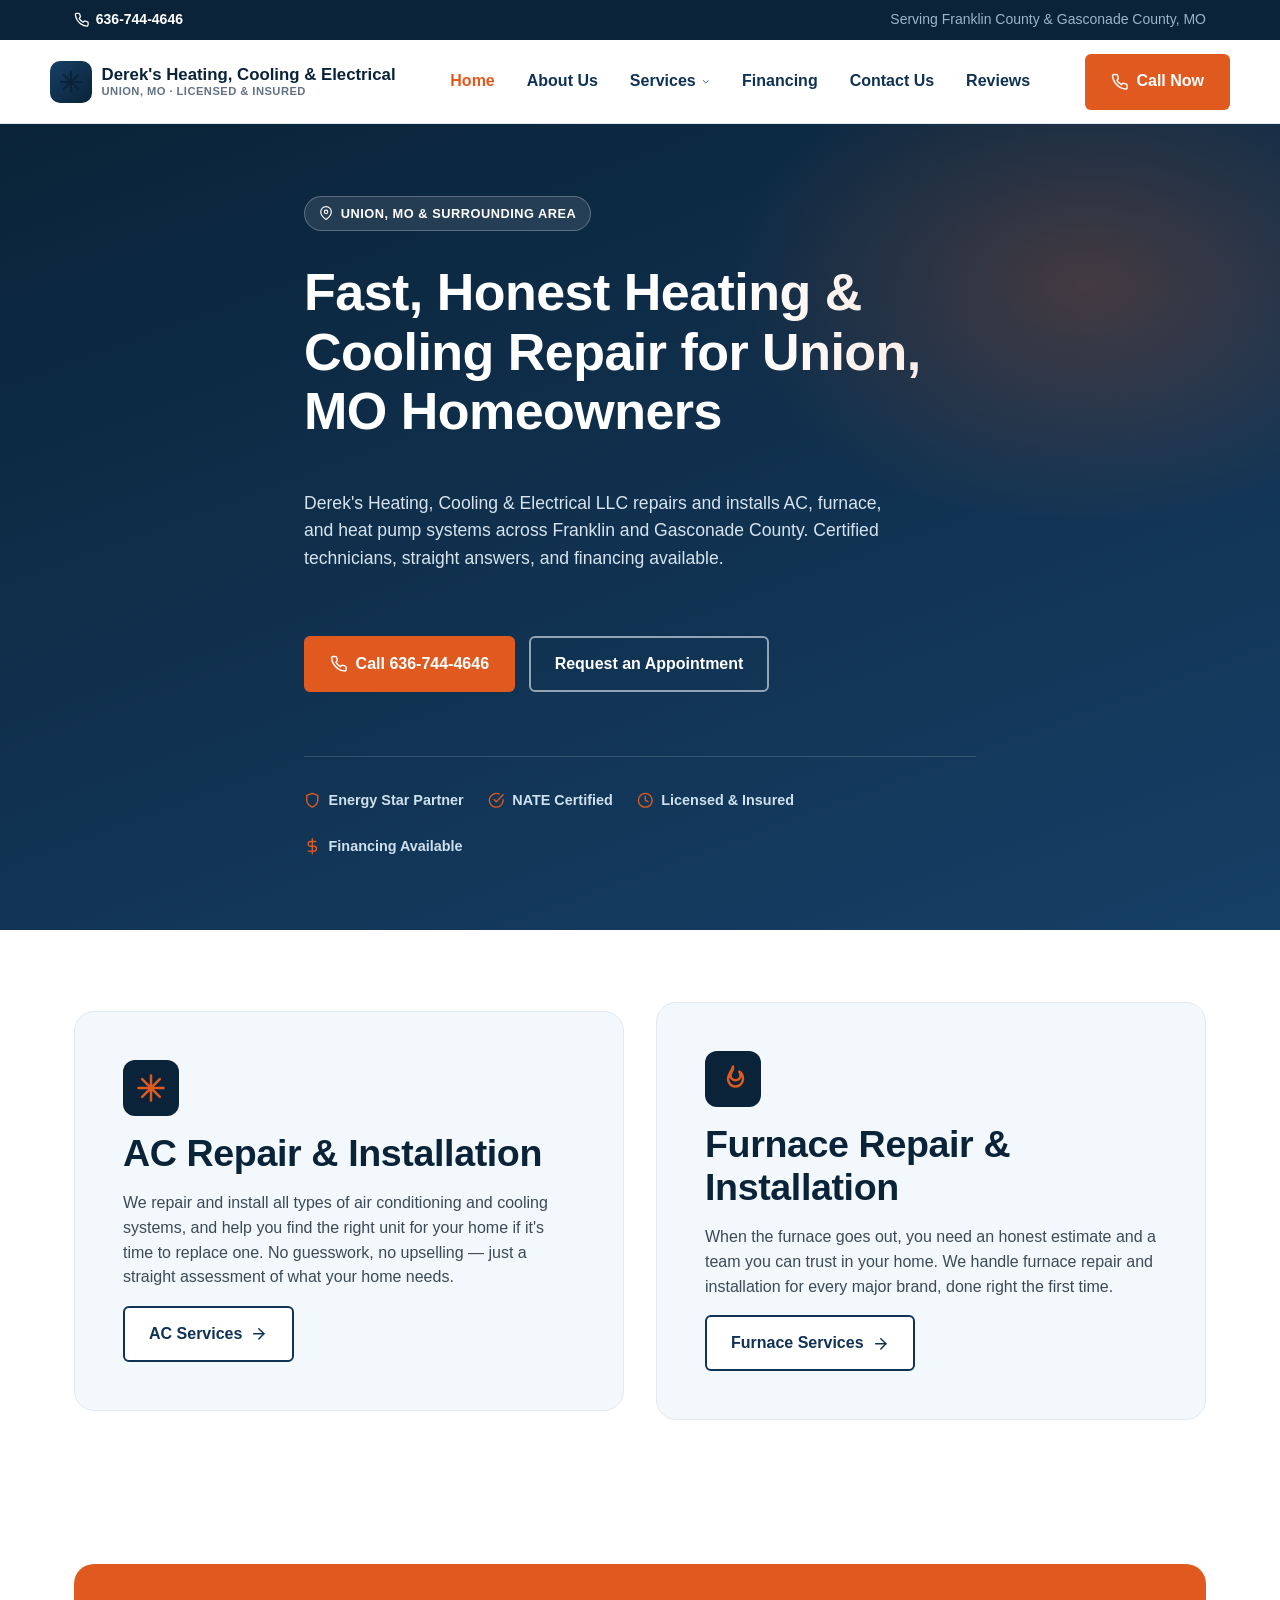
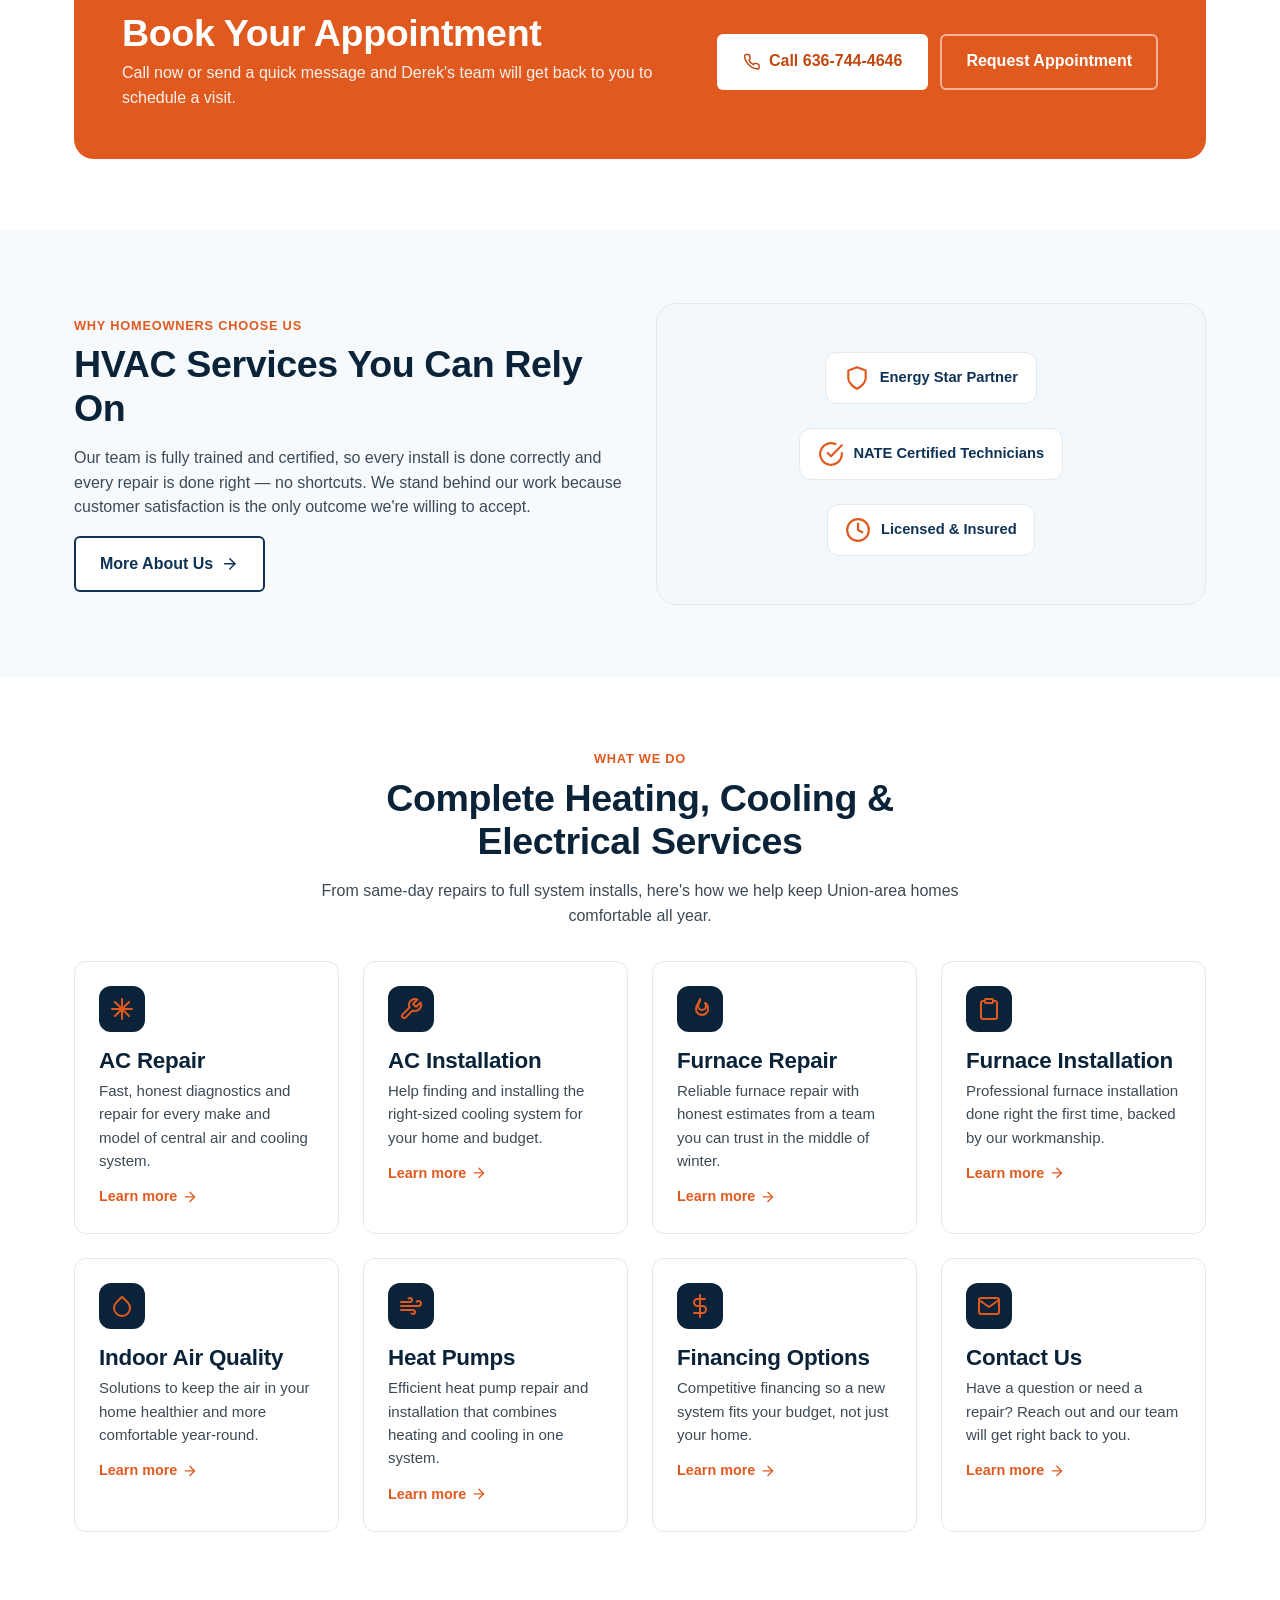
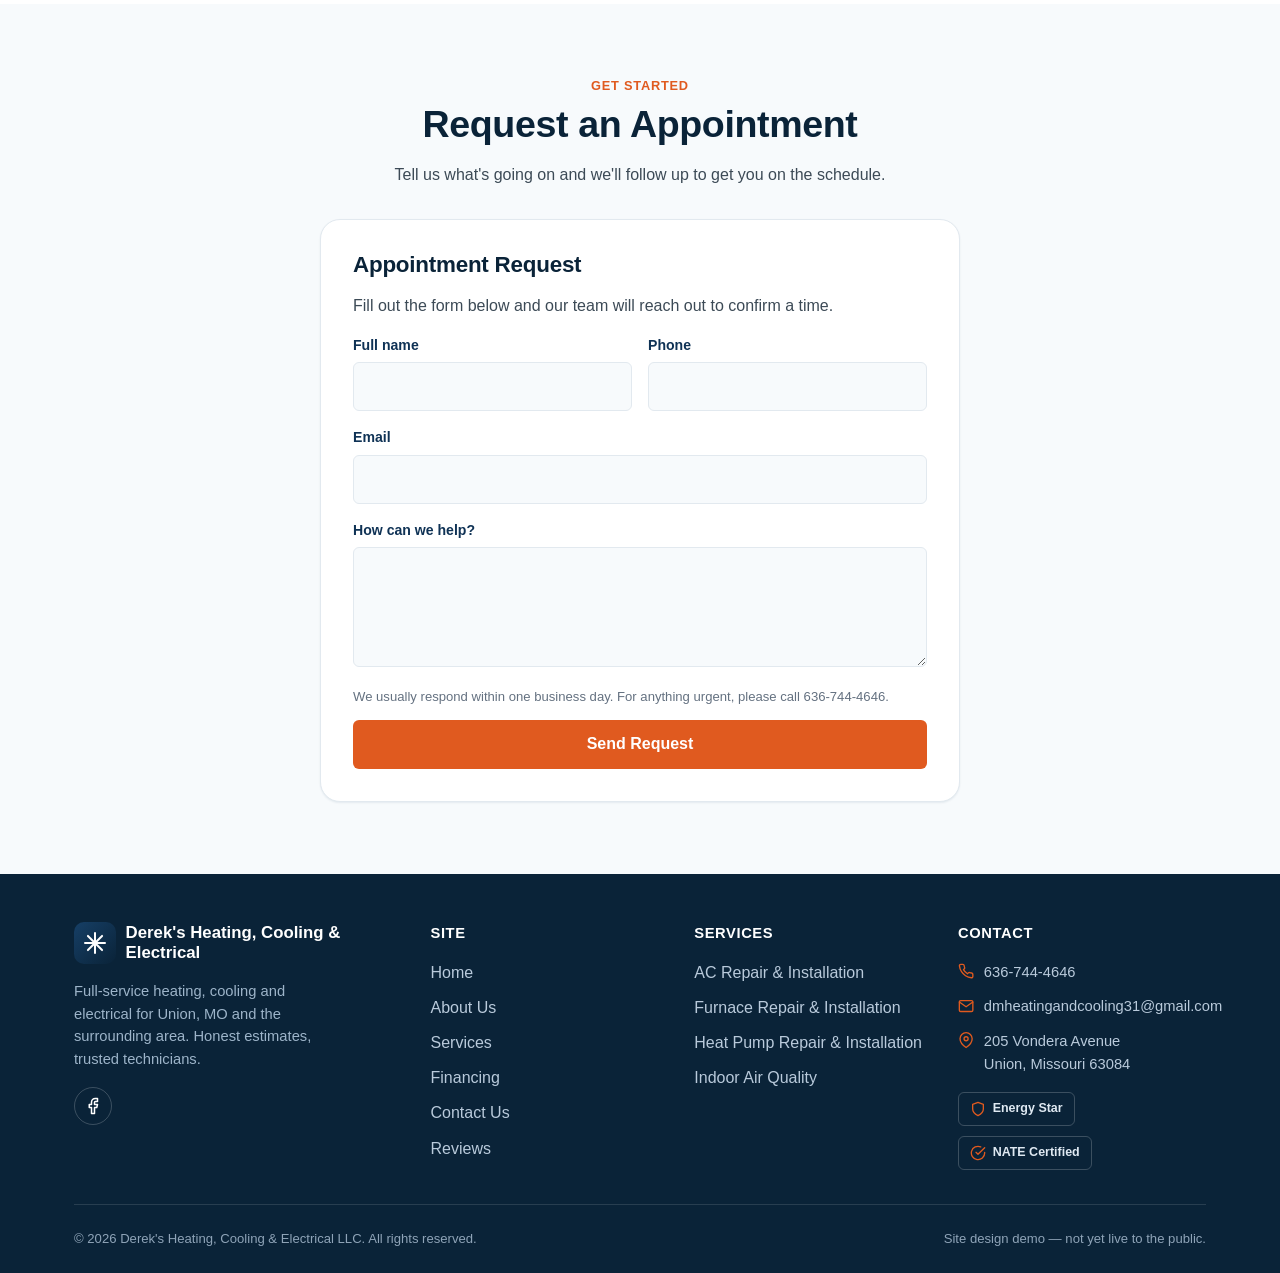
==== index.html @ 1e5344a3 "Initial demo build: static, mobile-first Derek's Heating rebuild 10-page static/vanilla-JS rebuild p" ====
<!DOCTYPE html>
<html lang="en">
<head>
<meta charset="UTF-8">
<meta name="viewport" content="width=device-width, initial-scale=1">
<title>Derek's Heating, Cooling & Electrical LLC | Union, MO HVAC Company</title>
<meta name="description" content="Derek's Heating, Cooling & Electrical LLC is a full-service HVAC company serving Union, MO and the surrounding area. AC, furnace, heat pump and ductless mini-split repair, installation, and financing.">
<link rel="canonical" href="https://derekshvac-demo.example/index.html">
<meta name="theme-color" content="#0a2338">
<link rel="icon" href="assets/img/favicon.svg" type="image/svg+xml">

<meta property="og:type" content="website">
<meta property="og:title" content="Derek's Heating, Cooling & Electrical LLC | Union, MO HVAC Company">
<meta property="og:description" content="Derek's Heating, Cooling & Electrical LLC is a full-service HVAC company serving Union, MO and the surrounding area. AC, furnace, heat pump and ductless mini-split repair, installation, and financing.">
<meta property="og:site_name" content="Derek's Heating, Cooling & Electrical LLC">

<link rel="stylesheet" href="assets/css/style.css">
<script type="application/ld+json">{
  "@context": "https://schema.org",
  "@type": "HVACBusiness",
  "name": "Derek's Heating, Cooling & Electrical LLC",
  "telephone": "+1-636-744-4646",
  "email": "dmheatingandcooling31@gmail.com",
  "address": {
    "@type": "PostalAddress",
    "streetAddress": "205 Vondera Avenue",
    "addressLocality": "Union",
    "addressRegion": "MO",
    "postalCode": "63084",
    "addressCountry": "US"
  },
  "areaServed": [
    {
      "@type": "AdministrativeArea",
      "name": "Franklin County, MO"
    },
    {
      "@type": "AdministrativeArea",
      "name": "Gasconade County, MO"
    },
    {
      "@type": "City",
      "name": "Union, MO"
    },
    {
      "@type": "City",
      "name": "New Haven, MO"
    },
    {
      "@type": "City",
      "name": "Hermann, MO"
    }
  ],
  "sameAs": [
    "https://facebook.com/hvacfranklincounty"
  ],
  "priceRange": "$$",
  "openingHoursSpecification": [
    {
      "@type": "OpeningHoursSpecification",
      "dayOfWeek": [
        "Monday",
        "Tuesday",
        "Wednesday",
        "Thursday",
        "Friday"
      ],
      "opens": "08:00",
      "closes": "17:00"
    }
  ]
}</script>

</head>
<body>
<a class="skip-link" href="#main">Skip to content</a>

  
  <div class="topbar">
    <div class="container">
      <a class="topbar-call" href="tel:+16367444646">
        <svg class="icon" viewBox="0 0 24 24" fill="none" stroke="currentColor" stroke-width="2" stroke-linecap="round" stroke-linejoin="round" aria-hidden="true" focusable="false"><path d="M22 16.92v3a2 2 0 0 1-2.18 2 19.79 19.79 0 0 1-8.63-3.07 19.5 19.5 0 0 1-6-6 19.79 19.79 0 0 1-3.07-8.67A2 2 0 0 1 4.11 2h3a2 2 0 0 1 2 1.72c.127.96.361 1.903.7 2.81a2 2 0 0 1-.45 2.11L8.09 9.91a16 16 0 0 0 6 6l1.27-1.27a2 2 0 0 1 2.11-.45c.907.339 1.85.573 2.81.7A2 2 0 0 1 22 16.92z"/></svg>
        636-744-4646
      </a>
      <span class="topbar-area">Serving Franklin County & Gasconade County, MO</span>
    </div>
  </div>
  <header class="site-header">
    <div class="container header-inner">
      
      <a class="brand" href="index.html">
        <span class="brand-mark"><svg class="icon" viewBox="0 0 24 24" fill="none" stroke="currentColor" stroke-width="2" stroke-linecap="round" stroke-linejoin="round" aria-hidden="true" focusable="false"><g stroke-linecap="round"><line x1="12" y1="2" x2="12" y2="22"/><line x1="4.93" y1="4.93" x2="19.07" y2="19.07"/><line x1="2" y1="12" x2="22" y2="12"/><line x1="4.93" y1="19.07" x2="19.07" y2="4.93"/></g></svg></span>
        <span class="brand-name">
          Derek's Heating, Cooling &amp; Electrical
          <small>Union, MO &middot; Licensed &amp; Insured</small>
        </span>
      </a>
      
      <nav class="primary-nav" aria-label="Primary">
        <ul class="nav-list"><li><a class="nav-link" href="index.html" aria-current="page">Home</a></li><li><a class="nav-link" href="about.html">About Us</a></li>
        <li class="has-dropdown">
          <a class="nav-link" href="services.html">
            Services <svg class="icon caret" viewBox="0 0 24 24" fill="none" stroke="currentColor" stroke-width="2" stroke-linecap="round" stroke-linejoin="round" aria-hidden="true" focusable="false"><polyline points="6 9 12 15 18 9"/></svg>
          </a>
          <ul class="dropdown"><li><a href="ac-repair-installation.html">AC Repair & Installation</a></li><li><a href="furnace-repair-installation.html">Furnace Repair & Installation</a></li><li><a href="heat-pump-repair-installation.html">Heat Pump Repair & Installation</a></li><li><a href="indoor-air-quality.html">Indoor Air Quality</a></li></ul>
        </li><li><a class="nav-link" href="financing.html">Financing</a></li><li><a class="nav-link" href="contact.html">Contact Us</a></li><li><a class="nav-link" href="reviews.html">Reviews</a></li></ul>
      </nav>
      <a class="btn btn-primary header-cta" href="tel:+16367444646">
        <svg class="icon" viewBox="0 0 24 24" fill="none" stroke="currentColor" stroke-width="2" stroke-linecap="round" stroke-linejoin="round" aria-hidden="true" focusable="false"><path d="M22 16.92v3a2 2 0 0 1-2.18 2 19.79 19.79 0 0 1-8.63-3.07 19.5 19.5 0 0 1-6-6 19.79 19.79 0 0 1-3.07-8.67A2 2 0 0 1 4.11 2h3a2 2 0 0 1 2 1.72c.127.96.361 1.903.7 2.81a2 2 0 0 1-.45 2.11L8.09 9.91a16 16 0 0 0 6 6l1.27-1.27a2 2 0 0 1 2.11-.45c.907.339 1.85.573 2.81.7A2 2 0 0 1 22 16.92z"/></svg> Call Now
      </a>
      <button
        type="button"
        class="nav-toggle"
        data-nav-toggle
        aria-expanded="false"
        aria-controls="mobile-nav-panel"
        aria-label="Open menu"
      >
        <svg class="icon" viewBox="0 0 24 24" fill="none" stroke="currentColor" stroke-width="2" stroke-linecap="round" stroke-linejoin="round" aria-hidden="true" focusable="false"><line x1="3" y1="12" x2="21" y2="12"/><line x1="3" y1="6" x2="21" y2="6"/><line x1="3" y1="18" x2="21" y2="18"/></svg>
      </button>
    </div>
    
    <div class="mobile-nav" data-mobile-nav>
      <div class="container">
        <a class="mobile-nav-link" href="index.html" aria-current="page">Home</a><a class="mobile-nav-link" href="about.html">About Us</a>
        <button
          type="button"
          class="mobile-nav-toggle-btn"
          data-mobile-sub-toggle
          aria-expanded="false"
          aria-controls="mobile-services-sub"
        >
          Services <svg class="icon caret" viewBox="0 0 24 24" fill="none" stroke="currentColor" stroke-width="2" stroke-linecap="round" stroke-linejoin="round" aria-hidden="true" focusable="false"><polyline points="6 9 12 15 18 9"/></svg>
        </button>
        <div class="mobile-sub" id="mobile-services-sub" data-mobile-sub>
          <a href="services.html">All Services</a>
          <a href="ac-repair-installation.html">AC Repair & Installation</a><a href="furnace-repair-installation.html">Furnace Repair & Installation</a><a href="heat-pump-repair-installation.html">Heat Pump Repair & Installation</a><a href="indoor-air-quality.html">Indoor Air Quality</a>
        </div><a class="mobile-nav-link" href="financing.html">Financing</a><a class="mobile-nav-link" href="contact.html">Contact Us</a><a class="mobile-nav-link" href="reviews.html">Reviews</a>
        <a class="btn btn-primary btn-block mobile-cta" href="tel:+16367444646">
          <svg class="icon" viewBox="0 0 24 24" fill="none" stroke="currentColor" stroke-width="2" stroke-linecap="round" stroke-linejoin="round" aria-hidden="true" focusable="false"><path d="M22 16.92v3a2 2 0 0 1-2.18 2 19.79 19.79 0 0 1-8.63-3.07 19.5 19.5 0 0 1-6-6 19.79 19.79 0 0 1-3.07-8.67A2 2 0 0 1 4.11 2h3a2 2 0 0 1 2 1.72c.127.96.361 1.903.7 2.81a2 2 0 0 1-.45 2.11L8.09 9.91a16 16 0 0 0 6 6l1.27-1.27a2 2 0 0 1 2.11-.45c.907.339 1.85.573 2.81.7A2 2 0 0 1 22 16.92z"/></svg> Call 636-744-4646
        </a>
      </div>
    </div>
  </header>
<main id="main">

  <section class="hero">
    <div class="container hero-inner">
      <span class="eyebrow"><svg class="icon" viewBox="0 0 24 24" fill="none" stroke="currentColor" stroke-width="2" stroke-linecap="round" stroke-linejoin="round" aria-hidden="true" focusable="false"><path d="M21 10c0 7-9 13-9 13s-9-6-9-13a9 9 0 0 1 18 0z"/><circle cx="12" cy="10" r="3"/></svg> Union, MO &amp; Surrounding Area</span>
      <h1>Fast, Honest Heating &amp; Cooling Repair for Union, MO Homeowners</h1>
      <p class="hero-lede">
        Derek's Heating, Cooling &amp; Electrical LLC repairs and installs AC,
        furnace, and heat pump systems across Franklin and Gasconade County.
        Certified technicians, straight answers, and financing available.
      </p>
      <div class="hero-actions">
        <a class="btn btn-primary" href="tel:+16367444646"><svg class="icon" viewBox="0 0 24 24" fill="none" stroke="currentColor" stroke-width="2" stroke-linecap="round" stroke-linejoin="round" aria-hidden="true" focusable="false"><path d="M22 16.92v3a2 2 0 0 1-2.18 2 19.79 19.79 0 0 1-8.63-3.07 19.5 19.5 0 0 1-6-6 19.79 19.79 0 0 1-3.07-8.67A2 2 0 0 1 4.11 2h3a2 2 0 0 1 2 1.72c.127.96.361 1.903.7 2.81a2 2 0 0 1-.45 2.11L8.09 9.91a16 16 0 0 0 6 6l1.27-1.27a2 2 0 0 1 2.11-.45c.907.339 1.85.573 2.81.7A2 2 0 0 1 22 16.92z"/></svg> Call 636-744-4646</a>
        <a class="btn btn-on-dark" href="contact.html">Request an Appointment</a>
      </div>
      <ul class="hero-trust">
        <li><svg class="icon" viewBox="0 0 24 24" fill="none" stroke="currentColor" stroke-width="2" stroke-linecap="round" stroke-linejoin="round" aria-hidden="true" focusable="false"><path d="M12 22s8-4 8-10V5l-8-3-8 3v7c0 6 8 10 8 10z"/></svg> Energy Star Partner</li>
        <li><svg class="icon" viewBox="0 0 24 24" fill="none" stroke="currentColor" stroke-width="2" stroke-linecap="round" stroke-linejoin="round" aria-hidden="true" focusable="false"><path d="M22 11.08V12a10 10 0 1 1-5.93-9.14"/><polyline points="22 4 12 14.01 9 11.01"/></svg> NATE Certified</li>
        <li><svg class="icon" viewBox="0 0 24 24" fill="none" stroke="currentColor" stroke-width="2" stroke-linecap="round" stroke-linejoin="round" aria-hidden="true" focusable="false"><circle cx="12" cy="12" r="10"/><polyline points="12 6 12 12 16 14"/></svg> Licensed &amp; Insured</li>
        <li><svg class="icon" viewBox="0 0 24 24" fill="none" stroke="currentColor" stroke-width="2" stroke-linecap="round" stroke-linejoin="round" aria-hidden="true" focusable="false"><line x1="12" y1="1" x2="12" y2="23"/><path d="M17 5H9.5a3.5 3.5 0 0 0 0 7h5a3.5 3.5 0 0 1 0 7H6"/></svg> Financing Available</li>
      </ul>
    </div>
  </section>

  <section class="section">
    <div class="container">
      <div class="feature-row">
        <div class="panel">
          <div class="feature-icon"><svg class="icon" viewBox="0 0 24 24" fill="none" stroke="currentColor" stroke-width="2" stroke-linecap="round" stroke-linejoin="round" aria-hidden="true" focusable="false"><g stroke-linecap="round"><line x1="12" y1="2" x2="12" y2="22"/><line x1="4.93" y1="4.93" x2="19.07" y2="19.07"/><line x1="2" y1="12" x2="22" y2="12"/><line x1="4.93" y1="19.07" x2="19.07" y2="4.93"/></g></svg></div>
          <h2>AC Repair &amp; Installation</h2>
          <p>We repair and install all types of air conditioning and cooling
            systems, and help you find the right unit for your home if it's
            time to replace one. No guesswork, no upselling &mdash; just a
            straight assessment of what your home needs.</p>
          <a class="btn btn-secondary" href="ac-repair-installation.html">AC Services <svg class="icon" viewBox="0 0 24 24" fill="none" stroke="currentColor" stroke-width="2" stroke-linecap="round" stroke-linejoin="round" aria-hidden="true" focusable="false"><line x1="5" y1="12" x2="19" y2="12"/><polyline points="12 5 19 12 12 19"/></svg></a>
        </div>
        <div class="panel">
          <div class="feature-icon"><svg class="icon" viewBox="0 0 24 24" fill="none" stroke="currentColor" stroke-width="2" stroke-linecap="round" stroke-linejoin="round" aria-hidden="true" focusable="false"><path d="M12 2c1 3-2 4-2 7a4 4 0 0 0 8 0c0-1-.5-2-1-3 2 1 3 4 3 6a6 6 0 0 1-12 0c0-4 3-6 4-10z"/></svg></div>
          <h2>Furnace Repair &amp; Installation</h2>
          <p>When the furnace goes out, you need an honest estimate and a
            team you can trust in your home. We handle furnace repair and
            installation for every major brand, done right the first time.</p>
          <a class="btn btn-secondary" href="furnace-repair-installation.html">Furnace Services <svg class="icon" viewBox="0 0 24 24" fill="none" stroke="currentColor" stroke-width="2" stroke-linecap="round" stroke-linejoin="round" aria-hidden="true" focusable="false"><line x1="5" y1="12" x2="19" y2="12"/><polyline points="12 5 19 12 12 19"/></svg></a>
        </div>
      </div>
    </div>
  </section>

  
  <section class="section">
    <div class="container">
      <div class="cta-band">
        <div>
          <h2>Book Your Appointment</h2>
          <p>Call now or send a quick message and Derek's team will get back to you to schedule a visit.</p>
        </div>
        <div class="cta-actions">
          <a class="btn btn-primary" href="tel:+16367444646"><svg class="icon" viewBox="0 0 24 24" fill="none" stroke="currentColor" stroke-width="2" stroke-linecap="round" stroke-linejoin="round" aria-hidden="true" focusable="false"><path d="M22 16.92v3a2 2 0 0 1-2.18 2 19.79 19.79 0 0 1-8.63-3.07 19.5 19.5 0 0 1-6-6 19.79 19.79 0 0 1-3.07-8.67A2 2 0 0 1 4.11 2h3a2 2 0 0 1 2 1.72c.127.96.361 1.903.7 2.81a2 2 0 0 1-.45 2.11L8.09 9.91a16 16 0 0 0 6 6l1.27-1.27a2 2 0 0 1 2.11-.45c.907.339 1.85.573 2.81.7A2 2 0 0 1 22 16.92z"/></svg> Call 636-744-4646</a>
          <a class="btn btn-on-dark" href="contact.html">Request Appointment</a>
        </div>
      </div>
    </div>
  </section>

  <section class="section section-alt">
    <div class="container">
      <div class="feature-row">
        <div>
          <span class="kicker">Why Homeowners Choose Us</span>
          <h2>HVAC Services You Can Rely On</h2>
          <p>Our team is fully trained and certified, so every install is
            done correctly and every repair is done right &mdash; no
            shortcuts. We stand behind our work because customer
            satisfaction is the only outcome we're willing to accept.</p>
          <a class="btn btn-secondary" href="about.html">More About Us <svg class="icon" viewBox="0 0 24 24" fill="none" stroke="currentColor" stroke-width="2" stroke-linecap="round" stroke-linejoin="round" aria-hidden="true" focusable="false"><line x1="5" y1="12" x2="19" y2="12"/><polyline points="12 5 19 12 12 19"/></svg></a>
        </div>
        <div class="panel">
          
      <div class="cert-strip">
        <span class="cert-badge"><svg class="icon" viewBox="0 0 24 24" fill="none" stroke="currentColor" stroke-width="2" stroke-linecap="round" stroke-linejoin="round" aria-hidden="true" focusable="false"><path d="M12 22s8-4 8-10V5l-8-3-8 3v7c0 6 8 10 8 10z"/></svg> Energy Star Partner</span>
        <span class="cert-badge"><svg class="icon" viewBox="0 0 24 24" fill="none" stroke="currentColor" stroke-width="2" stroke-linecap="round" stroke-linejoin="round" aria-hidden="true" focusable="false"><path d="M22 11.08V12a10 10 0 1 1-5.93-9.14"/><polyline points="22 4 12 14.01 9 11.01"/></svg> NATE Certified Technicians</span>
        <span class="cert-badge"><svg class="icon" viewBox="0 0 24 24" fill="none" stroke="currentColor" stroke-width="2" stroke-linecap="round" stroke-linejoin="round" aria-hidden="true" focusable="false"><circle cx="12" cy="12" r="10"/><polyline points="12 6 12 12 16 14"/></svg> Licensed &amp; Insured</span>
      </div>
        </div>
      </div>
    </div>
  </section>

  <section class="section">
    <div class="container">
      <div class="section-head">
        <span class="kicker">What We Do</span>
        <h2>Complete Heating, Cooling &amp; Electrical Services</h2>
        <p>From same-day repairs to full system installs, here's how we help
          keep Union-area homes comfortable all year.</p>
      </div>
      
      <div class="card-grid">
        
        <div class="card">
          <div class="feature-icon"><svg class="icon" viewBox="0 0 24 24" fill="none" stroke="currentColor" stroke-width="2" stroke-linecap="round" stroke-linejoin="round" aria-hidden="true" focusable="false"><g stroke-linecap="round"><line x1="12" y1="2" x2="12" y2="22"/><line x1="4.93" y1="4.93" x2="19.07" y2="19.07"/><line x1="2" y1="12" x2="22" y2="12"/><line x1="4.93" y1="19.07" x2="19.07" y2="4.93"/></g></svg></div>
          <h3>AC Repair</h3>
          <p>Fast, honest diagnostics and repair for every make and model of central air and cooling system.</p>
          <a class="card-link" href="ac-repair-installation.html">Learn more <svg class="icon" viewBox="0 0 24 24" fill="none" stroke="currentColor" stroke-width="2" stroke-linecap="round" stroke-linejoin="round" aria-hidden="true" focusable="false"><line x1="5" y1="12" x2="19" y2="12"/><polyline points="12 5 19 12 12 19"/></svg></a>
        </div>
        <div class="card">
          <div class="feature-icon"><svg class="icon" viewBox="0 0 24 24" fill="none" stroke="currentColor" stroke-width="2" stroke-linecap="round" stroke-linejoin="round" aria-hidden="true" focusable="false"><path d="M14.7 6.3a1 1 0 0 0 0 1.4l1.6 1.6a1 1 0 0 0 1.4 0l3.77-3.77a6 6 0 0 1-7.94 7.94l-6.91 6.91a2.12 2.12 0 0 1-3-3l6.91-6.91a6 6 0 0 1 7.94-7.94l-3.76 3.76z"/></svg></div>
          <h3>AC Installation</h3>
          <p>Help finding and installing the right-sized cooling system for your home and budget.</p>
          <a class="card-link" href="ac-repair-installation.html">Learn more <svg class="icon" viewBox="0 0 24 24" fill="none" stroke="currentColor" stroke-width="2" stroke-linecap="round" stroke-linejoin="round" aria-hidden="true" focusable="false"><line x1="5" y1="12" x2="19" y2="12"/><polyline points="12 5 19 12 12 19"/></svg></a>
        </div>
        <div class="card">
          <div class="feature-icon"><svg class="icon" viewBox="0 0 24 24" fill="none" stroke="currentColor" stroke-width="2" stroke-linecap="round" stroke-linejoin="round" aria-hidden="true" focusable="false"><path d="M12 2c1 3-2 4-2 7a4 4 0 0 0 8 0c0-1-.5-2-1-3 2 1 3 4 3 6a6 6 0 0 1-12 0c0-4 3-6 4-10z"/></svg></div>
          <h3>Furnace Repair</h3>
          <p>Reliable furnace repair with honest estimates from a team you can trust in the middle of winter.</p>
          <a class="card-link" href="furnace-repair-installation.html">Learn more <svg class="icon" viewBox="0 0 24 24" fill="none" stroke="currentColor" stroke-width="2" stroke-linecap="round" stroke-linejoin="round" aria-hidden="true" focusable="false"><line x1="5" y1="12" x2="19" y2="12"/><polyline points="12 5 19 12 12 19"/></svg></a>
        </div>
        <div class="card">
          <div class="feature-icon"><svg class="icon" viewBox="0 0 24 24" fill="none" stroke="currentColor" stroke-width="2" stroke-linecap="round" stroke-linejoin="round" aria-hidden="true" focusable="false"><path d="M16 4h2a2 2 0 0 1 2 2v14a2 2 0 0 1-2 2H6a2 2 0 0 1-2-2V6a2 2 0 0 1 2-2h2"/><rect x="8" y="2" width="8" height="4" rx="1"/></svg></div>
          <h3>Furnace Installation</h3>
          <p>Professional furnace installation done right the first time, backed by our workmanship.</p>
          <a class="card-link" href="furnace-repair-installation.html">Learn more <svg class="icon" viewBox="0 0 24 24" fill="none" stroke="currentColor" stroke-width="2" stroke-linecap="round" stroke-linejoin="round" aria-hidden="true" focusable="false"><line x1="5" y1="12" x2="19" y2="12"/><polyline points="12 5 19 12 12 19"/></svg></a>
        </div>
        <div class="card">
          <div class="feature-icon"><svg class="icon" viewBox="0 0 24 24" fill="none" stroke="currentColor" stroke-width="2" stroke-linecap="round" stroke-linejoin="round" aria-hidden="true" focusable="false"><path d="M12 2.69l5.66 5.66a8 8 0 1 1-11.31 0z"/></svg></div>
          <h3>Indoor Air Quality</h3>
          <p>Solutions to keep the air in your home healthier and more comfortable year-round.</p>
          <a class="card-link" href="indoor-air-quality.html">Learn more <svg class="icon" viewBox="0 0 24 24" fill="none" stroke="currentColor" stroke-width="2" stroke-linecap="round" stroke-linejoin="round" aria-hidden="true" focusable="false"><line x1="5" y1="12" x2="19" y2="12"/><polyline points="12 5 19 12 12 19"/></svg></a>
        </div>
        <div class="card">
          <div class="feature-icon"><svg class="icon" viewBox="0 0 24 24" fill="none" stroke="currentColor" stroke-width="2" stroke-linecap="round" stroke-linejoin="round" aria-hidden="true" focusable="false"><path d="M9.59 4.59A2 2 0 1 1 11 8H2m10.59 11.41A2 2 0 1 0 14 16H2m15.73-8.27A2.5 2.5 0 1 1 19.5 12H2"/></svg></div>
          <h3>Heat Pumps</h3>
          <p>Efficient heat pump repair and installation that combines heating and cooling in one system.</p>
          <a class="card-link" href="heat-pump-repair-installation.html">Learn more <svg class="icon" viewBox="0 0 24 24" fill="none" stroke="currentColor" stroke-width="2" stroke-linecap="round" stroke-linejoin="round" aria-hidden="true" focusable="false"><line x1="5" y1="12" x2="19" y2="12"/><polyline points="12 5 19 12 12 19"/></svg></a>
        </div>
        <div class="card">
          <div class="feature-icon"><svg class="icon" viewBox="0 0 24 24" fill="none" stroke="currentColor" stroke-width="2" stroke-linecap="round" stroke-linejoin="round" aria-hidden="true" focusable="false"><line x1="12" y1="1" x2="12" y2="23"/><path d="M17 5H9.5a3.5 3.5 0 0 0 0 7h5a3.5 3.5 0 0 1 0 7H6"/></svg></div>
          <h3>Financing Options</h3>
          <p>Competitive financing so a new system fits your budget, not just your home.</p>
          <a class="card-link" href="financing.html">Learn more <svg class="icon" viewBox="0 0 24 24" fill="none" stroke="currentColor" stroke-width="2" stroke-linecap="round" stroke-linejoin="round" aria-hidden="true" focusable="false"><line x1="5" y1="12" x2="19" y2="12"/><polyline points="12 5 19 12 12 19"/></svg></a>
        </div>
        <div class="card">
          <div class="feature-icon"><svg class="icon" viewBox="0 0 24 24" fill="none" stroke="currentColor" stroke-width="2" stroke-linecap="round" stroke-linejoin="round" aria-hidden="true" focusable="false"><path d="M4 4h16c1.1 0 2 .9 2 2v12c0 1.1-.9 2-2 2H4c-1.1 0-2-.9-2-2V6c0-1.1.9-2 2-2z"/><polyline points="22 6 12 13 2 6"/></svg></div>
          <h3>Contact Us</h3>
          <p>Have a question or need a repair? Reach out and our team will get right back to you.</p>
          <a class="card-link" href="contact.html">Learn more <svg class="icon" viewBox="0 0 24 24" fill="none" stroke="currentColor" stroke-width="2" stroke-linecap="round" stroke-linejoin="round" aria-hidden="true" focusable="false"><line x1="5" y1="12" x2="19" y2="12"/><polyline points="12 5 19 12 12 19"/></svg></a>
        </div>
      </div>
    </div>
  </section>

  <section class="section section-alt">
    <div class="container">
      <div class="section-head">
        <span class="kicker">Get Started</span>
        <h2>Request an Appointment</h2>
        <p>Tell us what's going on and we'll follow up to get you on the schedule.</p>
      </div>
      <div style="max-width:640px;margin:0 auto;">
        
      <div class="form-card">
        <h3 class="mt-0">Appointment Request</h3>
        <p>Fill out the form below and our team will reach out to confirm a time.</p>
        <form data-contact-form novalidate>
          <div class="form-grid two-col">
            <div class="field">
              <label for="name">Full name</label>
              <input id="name" name="name" type="text" autocomplete="name" required>
            </div>
            <div class="field">
              <label for="phone">Phone</label>
              <input id="phone" name="phone" type="tel" autocomplete="tel" required>
            </div>
            <div class="field full">
              <label for="email">Email</label>
              <input id="email" name="email" type="email" autocomplete="email" required>
            </div>
            <div class="field full">
              <label for="message">How can we help?</label>
              <textarea id="message" name="message" required></textarea>
            </div>
          </div>
          <div class="form-status" data-form-status role="status"></div>
          <p class="form-note">We usually respond within one business day. For anything urgent, please call 636-744-4646.</p>
          <button class="btn btn-primary btn-block" type="submit" style="margin-top:0.75rem;">Send Request</button>
        </form>
      </div>
      </div>
    </div>
  </section>
  
</main>

  <footer class="site-footer">
    <div class="container">
      <div class="footer-grid">
        <div class="footer-brand">
          <a class="brand" href="index.html">
            <span class="brand-mark"><svg class="icon" viewBox="0 0 24 24" fill="none" stroke="currentColor" stroke-width="2" stroke-linecap="round" stroke-linejoin="round" aria-hidden="true" focusable="false"><g stroke-linecap="round"><line x1="12" y1="2" x2="12" y2="22"/><line x1="4.93" y1="4.93" x2="19.07" y2="19.07"/><line x1="2" y1="12" x2="22" y2="12"/><line x1="4.93" y1="19.07" x2="19.07" y2="4.93"/></g></svg></span>
            <span class="brand-name">Derek's Heating, Cooling &amp; Electrical</span>
          </a>
          <p>Full-service heating, cooling and electrical for Union, MO and
            the surrounding area. Honest estimates, trusted technicians.</p>
          <div class="footer-social">
            <a href="https://facebook.com/hvacfranklincounty" aria-label="Derek's Heating on Facebook" target="_blank" rel="noopener noreferrer">
              <svg class="icon" viewBox="0 0 24 24" fill="none" stroke="currentColor" stroke-width="2" stroke-linecap="round" stroke-linejoin="round" aria-hidden="true" focusable="false"><path d="M18 2h-3a5 5 0 0 0-5 5v3H7v4h3v8h4v-8h3l1-4h-4V7a1 1 0 0 1 1-1h3z"/></svg>
            </a>
          </div>
        </div>

        <div>
          <div class="footer-heading">Site</div>
          <ul class="footer-links">
            <li><a href="index.html">Home</a></li><li><a href="about.html">About Us</a></li><li><a href="services.html">Services</a></li><li><a href="financing.html">Financing</a></li><li><a href="contact.html">Contact Us</a></li><li><a href="reviews.html">Reviews</a></li>
          </ul>
        </div>

        <div>
          <div class="footer-heading">Services</div>
          <ul class="footer-links">
            <li><a href="ac-repair-installation.html">AC Repair & Installation</a></li><li><a href="furnace-repair-installation.html">Furnace Repair & Installation</a></li><li><a href="heat-pump-repair-installation.html">Heat Pump Repair & Installation</a></li><li><a href="indoor-air-quality.html">Indoor Air Quality</a></li>
          </ul>
        </div>

        <div>
          <div class="footer-heading">Contact</div>
          <ul class="footer-contact">
            <li><svg class="icon" viewBox="0 0 24 24" fill="none" stroke="currentColor" stroke-width="2" stroke-linecap="round" stroke-linejoin="round" aria-hidden="true" focusable="false"><path d="M22 16.92v3a2 2 0 0 1-2.18 2 19.79 19.79 0 0 1-8.63-3.07 19.5 19.5 0 0 1-6-6 19.79 19.79 0 0 1-3.07-8.67A2 2 0 0 1 4.11 2h3a2 2 0 0 1 2 1.72c.127.96.361 1.903.7 2.81a2 2 0 0 1-.45 2.11L8.09 9.91a16 16 0 0 0 6 6l1.27-1.27a2 2 0 0 1 2.11-.45c.907.339 1.85.573 2.81.7A2 2 0 0 1 22 16.92z"/></svg><a href="tel:+16367444646">636-744-4646</a></li>
            <li><svg class="icon" viewBox="0 0 24 24" fill="none" stroke="currentColor" stroke-width="2" stroke-linecap="round" stroke-linejoin="round" aria-hidden="true" focusable="false"><path d="M4 4h16c1.1 0 2 .9 2 2v12c0 1.1-.9 2-2 2H4c-1.1 0-2-.9-2-2V6c0-1.1.9-2 2-2z"/><polyline points="22 6 12 13 2 6"/></svg><a href="mailto:dmheatingandcooling31@gmail.com">dmheatingandcooling31@gmail.com</a></li>
            <li><svg class="icon" viewBox="0 0 24 24" fill="none" stroke="currentColor" stroke-width="2" stroke-linecap="round" stroke-linejoin="round" aria-hidden="true" focusable="false"><path d="M21 10c0 7-9 13-9 13s-9-6-9-13a9 9 0 0 1 18 0z"/><circle cx="12" cy="10" r="3"/></svg><span>205 Vondera Avenue<br>Union, Missouri 63084</span></li>
          </ul>
          <div class="footer-certs">
            <span class="footer-cert-badge"><svg class="icon" viewBox="0 0 24 24" fill="none" stroke="currentColor" stroke-width="2" stroke-linecap="round" stroke-linejoin="round" aria-hidden="true" focusable="false"><path d="M12 22s8-4 8-10V5l-8-3-8 3v7c0 6 8 10 8 10z"/></svg> Energy Star</span>
            <span class="footer-cert-badge"><svg class="icon" viewBox="0 0 24 24" fill="none" stroke="currentColor" stroke-width="2" stroke-linecap="round" stroke-linejoin="round" aria-hidden="true" focusable="false"><path d="M22 11.08V12a10 10 0 1 1-5.93-9.14"/><polyline points="22 4 12 14.01 9 11.01"/></svg> NATE Certified</span>
          </div>
        </div>
      </div>

      <div class="footer-bottom">
        <span>&copy; <span data-year>2026</span> Derek's Heating, Cooling & Electrical LLC. All rights reserved.</span>
        <span>Site design demo &mdash; not yet live to the public.</span>
      </div>
    </div>
  </footer>
<script src="assets/js/main.js"></script>
<script>document.querySelector('[data-year]').textContent = new Date().getFullYear();</script>
</body>
</html>
---- assets/css/style.css ----
/* Derek's Heating, Cooling & Electrical LLC -- demo rebuild
   Zero dependencies. System fonts only (no webfont network request,
   keeps LCP/CLS low on throttled mobile connections). */

:root {
  --navy-950: #0a2338;
  --navy-900: #0f3255;
  --navy-800: #163f66;
  --navy-700: #1f5280;
  --ice-50: #f2f8fc;
  --ice-100: #e6f1f9;
  --orange-600: #e05a1f;
  --orange-700: #c1490f;
  --orange-100: #fdece1;
  --ink-900: #17222c;
  --ink-700: #3c4a56;
  --ink-500: #647180;
  --line-200: #e2e9ef;
  --line-100: #edf2f6;
  --bg-0: #ffffff;
  --bg-1: #f7fafc;
  --radius-sm: 6px;
  --radius-md: 12px;
  --radius-lg: 20px;
  --shadow-sm: 0 1px 2px rgba(15, 50, 85, 0.08);
  --shadow-md: 0 8px 24px rgba(15, 50, 85, 0.12);
  --container: 1180px;
  --space-1: 0.5rem;
  --space-2: 1rem;
  --space-3: 1.5rem;
  --space-4: 2rem;
  --space-5: 3rem;
  --space-6: 4.5rem;
  font-size: 16px;
}

*,
*::before,
*::after {
  box-sizing: border-box;
}

html {
  -webkit-text-size-adjust: 100%;
  scroll-behavior: smooth;
}

body {
  margin: 0;
  font-family: -apple-system, BlinkMacSystemFont, "Segoe UI", Roboto,
    Helvetica, Arial, sans-serif;
  color: var(--ink-900);
  background: var(--bg-0);
  line-height: 1.55;
  -webkit-font-smoothing: antialiased;
}

img,
svg {
  max-width: 100%;
  display: block;
}

.icon {
  display: inline-block;
  width: 1.1em;
  height: 1.1em;
  flex: none;
}

a {
  color: inherit;
  text-decoration: none;
}

ul {
  margin: 0;
  padding: 0;
  list-style: none;
}

h1,
h2,
h3,
h4 {
  margin: 0 0 var(--space-2);
  line-height: 1.15;
  font-weight: 800;
  color: var(--navy-950);
  letter-spacing: -0.01em;
}

h1 {
  font-size: clamp(2rem, 5vw + 0.5rem, 3.25rem);
}

h2 {
  font-size: clamp(1.6rem, 3vw + 0.5rem, 2.35rem);
}

h3 {
  font-size: clamp(1.15rem, 1.4vw + 0.6rem, 1.4rem);
}

p {
  margin: 0 0 var(--space-2);
  color: var(--ink-700);
}

.container {
  width: 100%;
  max-width: var(--container);
  margin: 0 auto;
  padding: 0 var(--space-3);
}

.visually-hidden {
  position: absolute;
  width: 1px;
  height: 1px;
  overflow: hidden;
  clip: rect(0 0 0 0);
  white-space: nowrap;
}

.skip-link {
  position: absolute;
  left: -999px;
  top: 0;
  background: var(--orange-600);
  color: #fff;
  padding: 0.75rem 1.25rem;
  z-index: 200;
  border-radius: 0 0 var(--radius-sm) 0;
  font-weight: 700;
}

.skip-link:focus {
  left: 0;
}

/* ---------- Buttons ---------- */

.btn {
  display: inline-flex;
  align-items: center;
  justify-content: center;
  gap: 0.5rem;
  font-weight: 700;
  font-size: 1rem;
  padding: 0.85rem 1.5rem;
  border-radius: var(--radius-sm);
  border: 2px solid transparent;
  cursor: pointer;
  transition: background-color 0.15s ease, color 0.15s ease,
    border-color 0.15s ease, transform 0.15s ease;
  white-space: nowrap;
}

.btn:active {
  transform: translateY(1px);
}

.btn-primary {
  background: var(--orange-600);
  color: #fff;
}

.btn-primary:hover {
  background: var(--orange-700);
}

.btn-secondary {
  background: #fff;
  color: var(--navy-900);
  border-color: var(--navy-900);
}

.btn-secondary:hover {
  background: var(--navy-900);
  color: #fff;
}

.btn-on-dark {
  background: transparent;
  color: #fff;
  border-color: rgba(255, 255, 255, 0.55);
}

.btn-on-dark:hover {
  background: rgba(255, 255, 255, 0.12);
  border-color: #fff;
}

.btn-block {
  width: 100%;
}

.btn svg {
  width: 1.1em;
  height: 1.1em;
  flex: none;
}

/* ---------- Top bar ---------- */

.topbar {
  background: var(--navy-950);
  color: #cfe0ee;
  font-size: 0.875rem;
}

.topbar .container {
  display: flex;
  align-items: center;
  justify-content: space-between;
  min-height: 40px;
}

.topbar-call {
  display: inline-flex;
  align-items: center;
  gap: 0.4rem;
  color: #fff;
  font-weight: 700;
  white-space: nowrap;
}

.topbar-area {
  color: #9db4c9;
  display: none;
  text-align: right;
}

@media (min-width: 560px) {
  .topbar-area {
    display: block;
  }
}

/* ---------- Header / nav ---------- */

.site-header {
  position: sticky;
  top: 0;
  z-index: 100;
  background: rgba(255, 255, 255, 0.96);
  backdrop-filter: saturate(180%) blur(6px);
  border-bottom: 1px solid var(--line-200);
}

.header-inner {
  display: flex;
  align-items: center;
  justify-content: space-between;
  padding: 0.85rem 0;
  gap: var(--space-3);
}

.brand {
  display: flex;
  align-items: center;
  gap: 0.6rem;
  font-weight: 800;
  color: var(--navy-950);
  font-size: 1.05rem;
  line-height: 1.15;
}

.brand-mark {
  width: 42px;
  height: 42px;
  border-radius: 10px;
  background: linear-gradient(135deg, var(--navy-800), var(--navy-950));
  display: flex;
  align-items: center;
  justify-content: center;
  flex: none;
}

.brand-mark svg {
  width: 24px;
  height: 24px;
}

.brand-name small {
  display: block;
  font-weight: 600;
  color: var(--ink-500);
  font-size: 0.7rem;
  letter-spacing: 0.04em;
  text-transform: uppercase;
}

.primary-nav {
  display: none;
}

.nav-list {
  display: flex;
  align-items: center;
  gap: var(--space-4);
}

.nav-list > li {
  position: relative;
}

.nav-link {
  display: inline-flex;
  align-items: center;
  gap: 0.3rem;
  font-weight: 600;
  color: var(--navy-900);
  padding: 0.5rem 0;
}

.nav-link:hover,
.nav-link[aria-current="page"] {
  color: var(--orange-600);
}

.has-dropdown .caret {
  width: 0.6em;
  height: 0.6em;
  transition: transform 0.15s ease;
}

.has-dropdown:hover .caret,
.has-dropdown:focus-within .caret {
  transform: rotate(180deg);
}

.dropdown {
  position: absolute;
  top: 100%;
  left: 0;
  min-width: 250px;
  background: #fff;
  border: 1px solid var(--line-200);
  border-radius: var(--radius-md);
  box-shadow: var(--shadow-md);
  padding: 0.5rem;
  opacity: 0;
  visibility: hidden;
  transform: translateY(6px);
  transition: opacity 0.15s ease, transform 0.15s ease, visibility 0.15s;
}

.has-dropdown:hover .dropdown,
.has-dropdown:focus-within .dropdown {
  opacity: 1;
  visibility: visible;
  transform: translateY(0);
}

.dropdown a {
  display: block;
  padding: 0.6rem 0.75rem;
  border-radius: var(--radius-sm);
  font-weight: 600;
  color: var(--ink-700);
  font-size: 0.92rem;
}

.dropdown a:hover {
  background: var(--ice-50);
  color: var(--orange-600);
}

.header-cta {
  display: none;
}

.nav-toggle {
  display: inline-flex;
  align-items: center;
  justify-content: center;
  width: 44px;
  height: 44px;
  border-radius: var(--radius-sm);
  border: 1px solid var(--line-200);
  background: #fff;
}

.nav-toggle svg {
  width: 22px;
  height: 22px;
}

/* Mobile nav panel */

.mobile-nav {
  display: none;
  border-top: 1px solid var(--line-200);
  background: #fff;
}

.mobile-nav.is-open {
  display: block;
}

.mobile-nav .container {
  padding-top: var(--space-2);
  padding-bottom: var(--space-3);
}

.mobile-nav-link {
  display: flex;
  align-items: center;
  justify-content: space-between;
  padding: 0.85rem 0;
  border-bottom: 1px solid var(--line-100);
  font-weight: 700;
  color: var(--navy-900);
}

.mobile-sub {
  display: none;
  padding-left: var(--space-2);
}

.mobile-sub.is-open {
  display: block;
}

.mobile-sub a {
  display: block;
  padding: 0.7rem 0;
  color: var(--ink-700);
  font-weight: 600;
  border-bottom: 1px solid var(--line-100);
}

.mobile-nav-toggle-btn {
  background: none;
  border: none;
  padding: 0.85rem 0;
  width: 100%;
  display: flex;
  align-items: center;
  justify-content: space-between;
  font-weight: 700;
  color: var(--navy-900);
  border-bottom: 1px solid var(--line-100);
  font-size: 1rem;
  font-family: inherit;
}

.mobile-nav-toggle-btn .caret {
  width: 0.7em;
  height: 0.7em;
  transition: transform 0.15s ease;
}

.mobile-nav-toggle-btn[aria-expanded="true"] .caret {
  transform: rotate(180deg);
}

.mobile-cta {
  margin-top: var(--space-3);
}

@media (min-width: 900px) {
  .primary-nav {
    display: block;
  }
  .header-cta {
    display: inline-flex;
  }
  .nav-toggle {
    display: none;
  }
  .mobile-nav {
    display: none !important;
  }
}

/* ---------- Hero ---------- */

.hero {
  background: linear-gradient(160deg, var(--navy-950) 0%, var(--navy-800) 100%);
  color: #fff;
  padding: var(--space-6) 0;
  position: relative;
  overflow: hidden;
}

.hero::after {
  content: "";
  position: absolute;
  inset: 0;
  background: radial-gradient(
    600px 400px at 85% 20%,
    rgba(224, 90, 31, 0.25),
    transparent 60%
  );
  pointer-events: none;
}

.hero-inner {
  position: relative;
  display: grid;
  gap: var(--space-4);
  max-width: 720px;
}

.eyebrow {
  display: inline-flex;
  align-items: center;
  gap: 0.5rem;
  background: rgba(255, 255, 255, 0.1);
  border: 1px solid rgba(255, 255, 255, 0.25);
  color: #fff;
  font-weight: 700;
  font-size: 0.8rem;
  letter-spacing: 0.04em;
  text-transform: uppercase;
  padding: 0.4rem 0.85rem;
  border-radius: 999px;
  width: fit-content;
}

.hero h1 {
  color: #fff;
  margin-bottom: var(--space-2);
}

.hero-lede {
  color: #d7e4ef;
  font-size: 1.1rem;
  max-width: 60ch;
}

.hero-actions {
  display: flex;
  flex-wrap: wrap;
  gap: 0.85rem;
  margin-top: var(--space-2);
}

.hero-trust {
  display: flex;
  flex-wrap: wrap;
  gap: var(--space-3);
  margin-top: var(--space-4);
  padding-top: var(--space-4);
  border-top: 1px solid rgba(255, 255, 255, 0.15);
  color: #cfe0ee;
  font-size: 0.9rem;
  font-weight: 600;
}

.hero-trust li {
  display: flex;
  align-items: center;
  gap: 0.5rem;
}

.hero-trust svg {
  width: 1.15em;
  height: 1.15em;
  color: var(--orange-600);
  flex: none;
}

/* Page header (non-home hero, shorter) */

.page-hero {
  background: linear-gradient(160deg, var(--navy-950) 0%, var(--navy-800) 100%);
  color: #fff;
  padding: var(--space-5) 0;
}

.page-hero h1 {
  color: #fff;
  margin-bottom: 0.5rem;
}

.page-hero p {
  color: #d7e4ef;
  max-width: 62ch;
  font-size: 1.05rem;
  margin-bottom: 0;
}

.breadcrumb {
  font-size: 0.85rem;
  color: #9db4c9;
  margin-bottom: var(--space-2);
}

.breadcrumb a {
  color: #cfe0ee;
  font-weight: 600;
}

.breadcrumb a:hover {
  color: #fff;
}

/* ---------- Sections ---------- */

.section {
  padding: var(--space-6) 0;
}

.section-alt {
  background: var(--bg-1);
}

.section-head {
  max-width: 680px;
  margin: 0 auto var(--space-4);
  text-align: center;
}

.section-head.align-left {
  margin-left: 0;
  text-align: left;
}

.kicker {
  color: var(--orange-600);
  font-weight: 800;
  text-transform: uppercase;
  letter-spacing: 0.06em;
  font-size: 0.8rem;
  display: block;
  margin-bottom: 0.5rem;
}

/* Two-column feature rows (AC / Furnace teasers) */

.feature-row {
  display: grid;
  gap: var(--space-4);
  align-items: center;
}

.feature-row .panel {
  background: var(--ice-50);
  border-radius: var(--radius-lg);
  padding: var(--space-5);
  border: 1px solid var(--line-200);
}

.feature-icon {
  width: 56px;
  height: 56px;
  border-radius: var(--radius-md);
  background: var(--navy-950);
  display: flex;
  align-items: center;
  justify-content: center;
  margin-bottom: var(--space-2);
}

.feature-icon svg {
  width: 30px;
  height: 30px;
  color: var(--orange-600);
}

@media (min-width: 800px) {
  .feature-row {
    grid-template-columns: 1fr 1fr;
  }
}

/* Grid cards ("What We Do") */

.card-grid {
  display: grid;
  gap: var(--space-3);
  grid-template-columns: repeat(auto-fit, minmax(240px, 1fr));
}

.card {
  background: #fff;
  border: 1px solid var(--line-200);
  border-radius: var(--radius-md);
  padding: var(--space-3);
  transition: box-shadow 0.15s ease, transform 0.15s ease;
}

.card:hover {
  box-shadow: var(--shadow-md);
  transform: translateY(-2px);
}

.card .feature-icon {
  width: 46px;
  height: 46px;
}

.card .feature-icon svg {
  width: 24px;
  height: 24px;
}

.card h3 {
  margin-bottom: 0.35rem;
}

.card p {
  font-size: 0.94rem;
  margin-bottom: 0.75rem;
}

.card-link {
  font-weight: 700;
  color: var(--orange-600);
  font-size: 0.9rem;
  display: inline-flex;
  align-items: center;
  gap: 0.3rem;
}

/* CTA band */

.cta-band {
  background: var(--orange-600);
  color: #fff;
  border-radius: var(--radius-lg);
  padding: var(--space-5);
  display: grid;
  gap: var(--space-3);
  text-align: center;
}

.cta-band h2 {
  color: #fff;
  margin-bottom: 0.35rem;
}

.cta-band p {
  color: rgba(255, 255, 255, 0.92);
  margin-bottom: 0;
}

.cta-band .btn-primary {
  background: #fff;
  color: var(--orange-700);
}

.cta-band .btn-primary:hover {
  background: var(--navy-950);
  color: #fff;
}

.cta-actions {
  display: flex;
  flex-wrap: wrap;
  gap: 0.75rem;
  justify-content: center;
}

@media (min-width: 700px) {
  .cta-band {
    grid-template-columns: 1fr auto;
    text-align: left;
    align-items: center;
  }
  .cta-actions {
    justify-content: flex-end;
  }
}

/* Certifications strip */

.cert-strip {
  display: flex;
  flex-wrap: wrap;
  gap: var(--space-3);
  align-items: center;
  justify-content: center;
}

.cert-badge {
  display: flex;
  align-items: center;
  gap: 0.6rem;
  padding: 0.75rem 1.1rem;
  border: 1px solid var(--line-200);
  border-radius: var(--radius-md);
  background: #fff;
  font-weight: 700;
  color: var(--navy-900);
  font-size: 0.92rem;
}

.cert-badge svg {
  width: 26px;
  height: 26px;
  color: var(--orange-600);
  flex: none;
}

/* Process / steps list */

.steps {
  display: grid;
  gap: var(--space-3);
  counter-reset: step;
}

.step {
  display: flex;
  gap: var(--space-2);
  align-items: flex-start;
}

.step-num {
  flex: none;
  width: 40px;
  height: 40px;
  border-radius: 50%;
  background: var(--navy-950);
  color: #fff;
  display: flex;
  align-items: center;
  justify-content: center;
  font-weight: 800;
}

/* ---------- Forms ---------- */

.form-card {
  background: #fff;
  border: 1px solid var(--line-200);
  border-radius: var(--radius-lg);
  padding: var(--space-4);
  box-shadow: var(--shadow-sm);
}

.form-grid {
  display: grid;
  gap: var(--space-2);
}

@media (min-width: 620px) {
  .form-grid.two-col {
    grid-template-columns: 1fr 1fr;
  }
  .form-grid.two-col .full {
    grid-column: 1 / -1;
  }
}

.field label {
  display: block;
  font-weight: 700;
  font-size: 0.88rem;
  color: var(--navy-900);
  margin-bottom: 0.35rem;
}

.field input,
.field textarea,
.field select {
  width: 100%;
  border: 1px solid var(--line-200);
  border-radius: var(--radius-sm);
  padding: 0.7rem 0.85rem;
  font: inherit;
  color: var(--ink-900);
  background: var(--bg-1);
}

.field input:focus,
.field textarea:focus,
.field select:focus {
  outline: 2px solid var(--navy-700);
  outline-offset: 1px;
  background: #fff;
}

.field textarea {
  resize: vertical;
  min-height: 120px;
}

.form-note {
  font-size: 0.82rem;
  color: var(--ink-500);
  margin-top: 0.75rem;
  margin-bottom: 0;
}

.form-status {
  margin-top: var(--space-2);
  padding: 0.85rem 1rem;
  border-radius: var(--radius-sm);
  font-weight: 700;
  font-size: 0.92rem;
  display: none;
}

.form-status.is-visible {
  display: block;
}

.form-status.success {
  background: #e7f6ec;
  color: #1a7a3d;
}

.form-status.error {
  background: #fdecea;
  color: #b3261e;
}

/* ---------- Contact info cards ---------- */

.info-grid {
  display: grid;
  gap: var(--space-3);
  grid-template-columns: repeat(auto-fit, minmax(220px, 1fr));
}

.info-card {
  background: var(--ice-50);
  border: 1px solid var(--line-200);
  border-radius: var(--radius-md);
  padding: var(--space-3);
}

.info-card svg {
  width: 26px;
  height: 26px;
  color: var(--orange-600);
  margin-bottom: 0.6rem;
}

.info-card h3 {
  font-size: 1.05rem;
  margin-bottom: 0.25rem;
}

.info-card a {
  font-weight: 700;
  color: var(--navy-900);
}

.info-card a:hover {
  color: var(--orange-600);
}

/* Map placeholder */

.map-embed {
  border-radius: var(--radius-lg);
  overflow: hidden;
  border: 1px solid var(--line-200);
  aspect-ratio: 16 / 9;
}

.map-embed iframe {
  width: 100%;
  height: 100%;
  border: 0;
}

/* ---------- Reviews ---------- */

.review-grid {
  display: grid;
  gap: var(--space-3);
  grid-template-columns: repeat(auto-fit, minmax(260px, 1fr));
}

.review-card {
  background: #fff;
  border: 1px solid var(--line-200);
  border-radius: var(--radius-md);
  padding: var(--space-3);
}

.stars {
  color: var(--orange-600);
  letter-spacing: 0.1em;
  margin-bottom: 0.6rem;
  font-size: 1.05rem;
}

.review-quote {
  color: var(--ink-900);
  font-weight: 600;
  margin-bottom: 0.75rem;
}

.review-author {
  color: var(--ink-500);
  font-size: 0.88rem;
  font-weight: 700;
}

.review-cta {
  text-align: center;
}

/* ---------- Financing ---------- */

.finance-highlights {
  display: grid;
  gap: var(--space-3);
  grid-template-columns: repeat(auto-fit, minmax(220px, 1fr));
}

.finance-highlight {
  padding: var(--space-3);
  border-radius: var(--radius-md);
  border: 1px solid var(--line-200);
  text-align: center;
}

.finance-highlight strong {
  display: block;
  font-size: 1.6rem;
  color: var(--navy-950);
  margin-bottom: 0.25rem;
}

/* ---------- Footer ---------- */

.site-footer {
  background: var(--navy-950);
  color: #b9cadb;
  padding: var(--space-5) 0 var(--space-3);
}

.footer-grid {
  display: grid;
  gap: var(--space-4);
  grid-template-columns: 1fr;
}

@media (min-width: 800px) {
  .footer-grid {
    grid-template-columns: 1.4fr 1fr 1fr 1fr;
  }
}

.footer-brand .brand {
  color: #fff;
  margin-bottom: var(--space-2);
}

.footer-brand p {
  color: #9db4c9;
  font-size: 0.92rem;
  max-width: 32ch;
}

.footer-social {
  display: flex;
  gap: 0.6rem;
  margin-top: var(--space-2);
}

.footer-social a {
  width: 38px;
  height: 38px;
  border-radius: 50%;
  border: 1px solid rgba(255, 255, 255, 0.2);
  display: flex;
  align-items: center;
  justify-content: center;
}

.footer-social a:hover {
  background: var(--orange-600);
  border-color: var(--orange-600);
}

.footer-social svg {
  width: 18px;
  height: 18px;
  color: #fff;
}

.footer-heading {
  color: #fff;
  font-weight: 800;
  font-size: 0.92rem;
  text-transform: uppercase;
  letter-spacing: 0.04em;
  margin-bottom: var(--space-2);
}

.footer-links li {
  margin-bottom: 0.65rem;
}

.footer-links a:hover {
  color: #fff;
}

.footer-contact li {
  display: flex;
  gap: 0.6rem;
  margin-bottom: 0.75rem;
  font-size: 0.92rem;
}

.footer-contact svg {
  width: 1.1em;
  height: 1.1em;
  flex: none;
  margin-top: 0.15em;
  color: var(--orange-600);
}

.footer-contact a:hover {
  color: #fff;
}

.footer-certs {
  display: flex;
  gap: 0.6rem;
  flex-wrap: wrap;
  margin-top: var(--space-2);
}

.footer-cert-badge {
  display: inline-flex;
  align-items: center;
  gap: 0.4rem;
  padding: 0.4rem 0.7rem;
  border: 1px solid rgba(255, 255, 255, 0.2);
  border-radius: var(--radius-sm);
  font-size: 0.78rem;
  font-weight: 700;
  color: #dfe9f2;
}

.footer-cert-badge svg {
  width: 16px;
  height: 16px;
  color: var(--orange-600);
}

.footer-bottom {
  border-top: 1px solid rgba(255, 255, 255, 0.12);
  margin-top: var(--space-4);
  padding-top: var(--space-3);
  display: flex;
  flex-wrap: wrap;
  gap: 0.5rem 1.5rem;
  justify-content: space-between;
  font-size: 0.82rem;
  color: #8fa4b8;
}

/* ---------- Utilities ---------- */

.mt-0 {
  margin-top: 0;
}

.text-center {
  text-align: center;
}

.stack {
  display: grid;
  gap: var(--space-2);
}

@media (min-width: 900px) {
  .section {
    padding: var(--space-6) 0;
  }
}
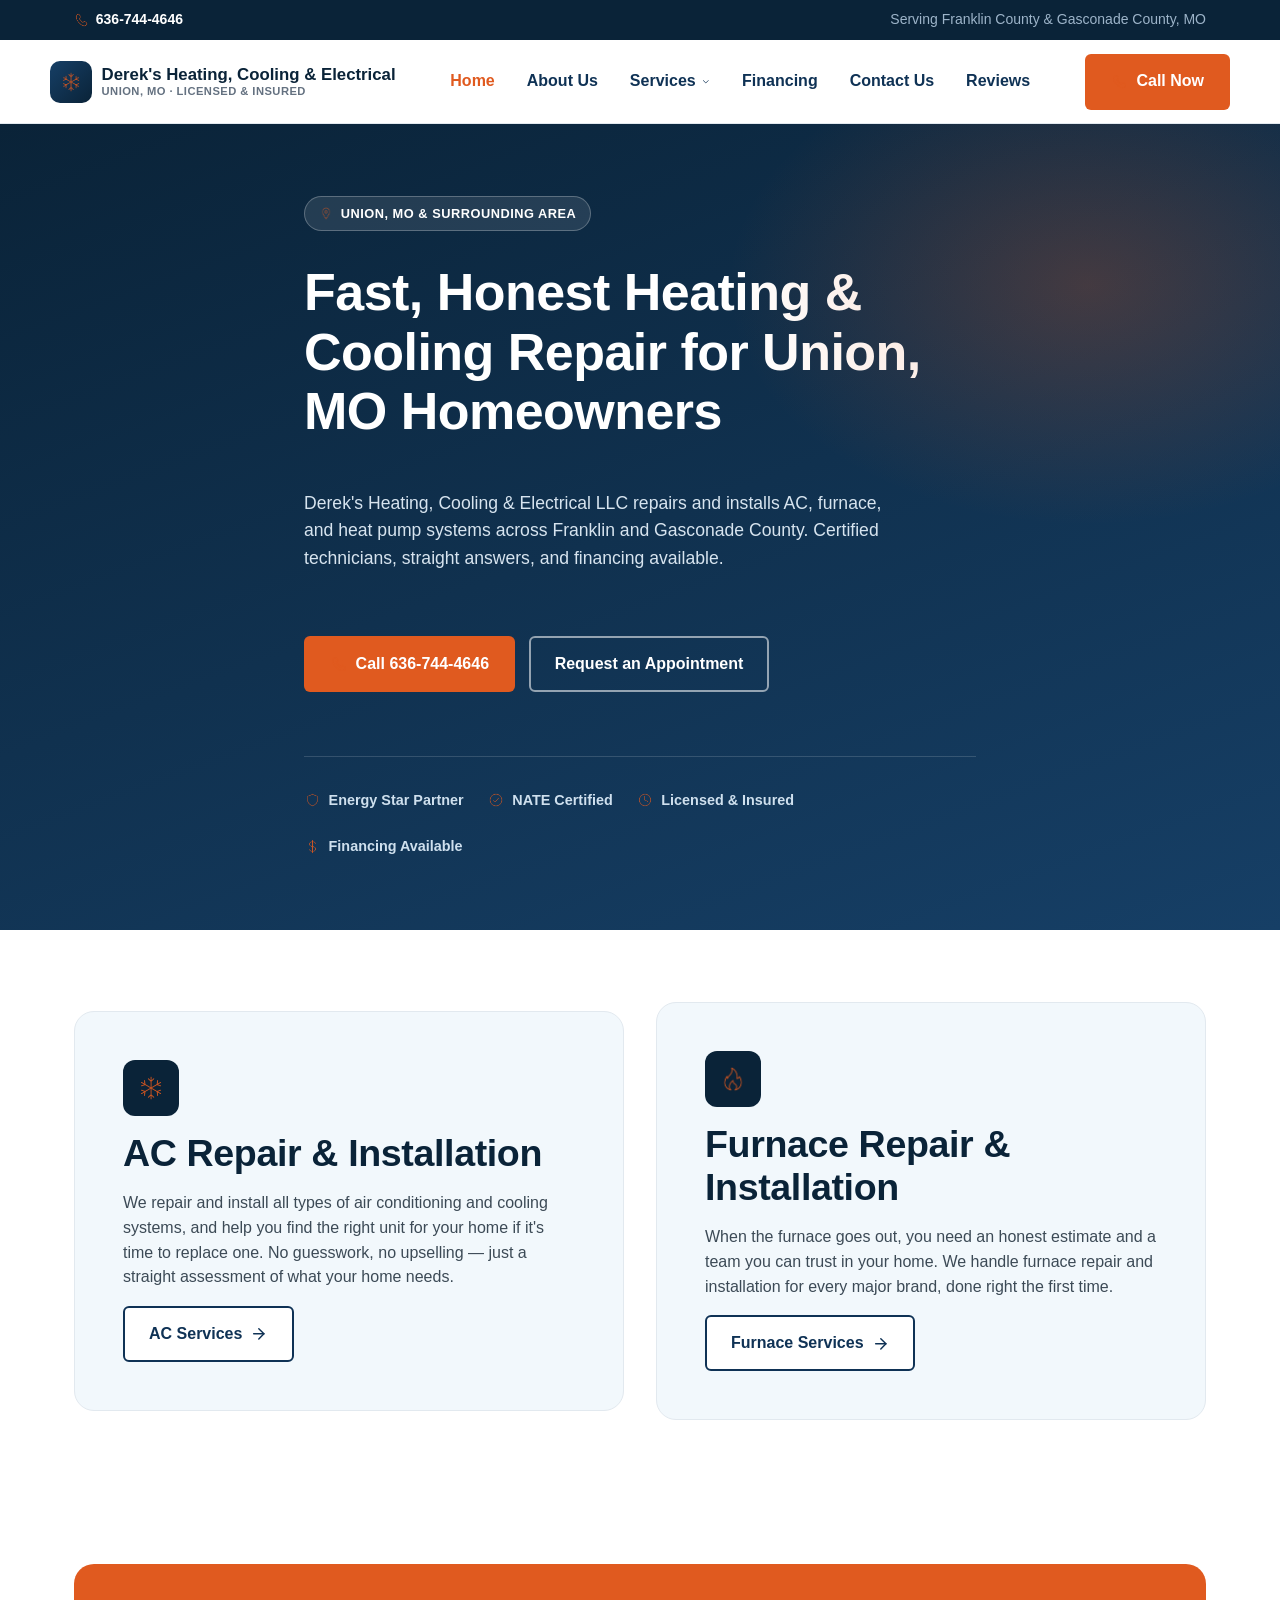
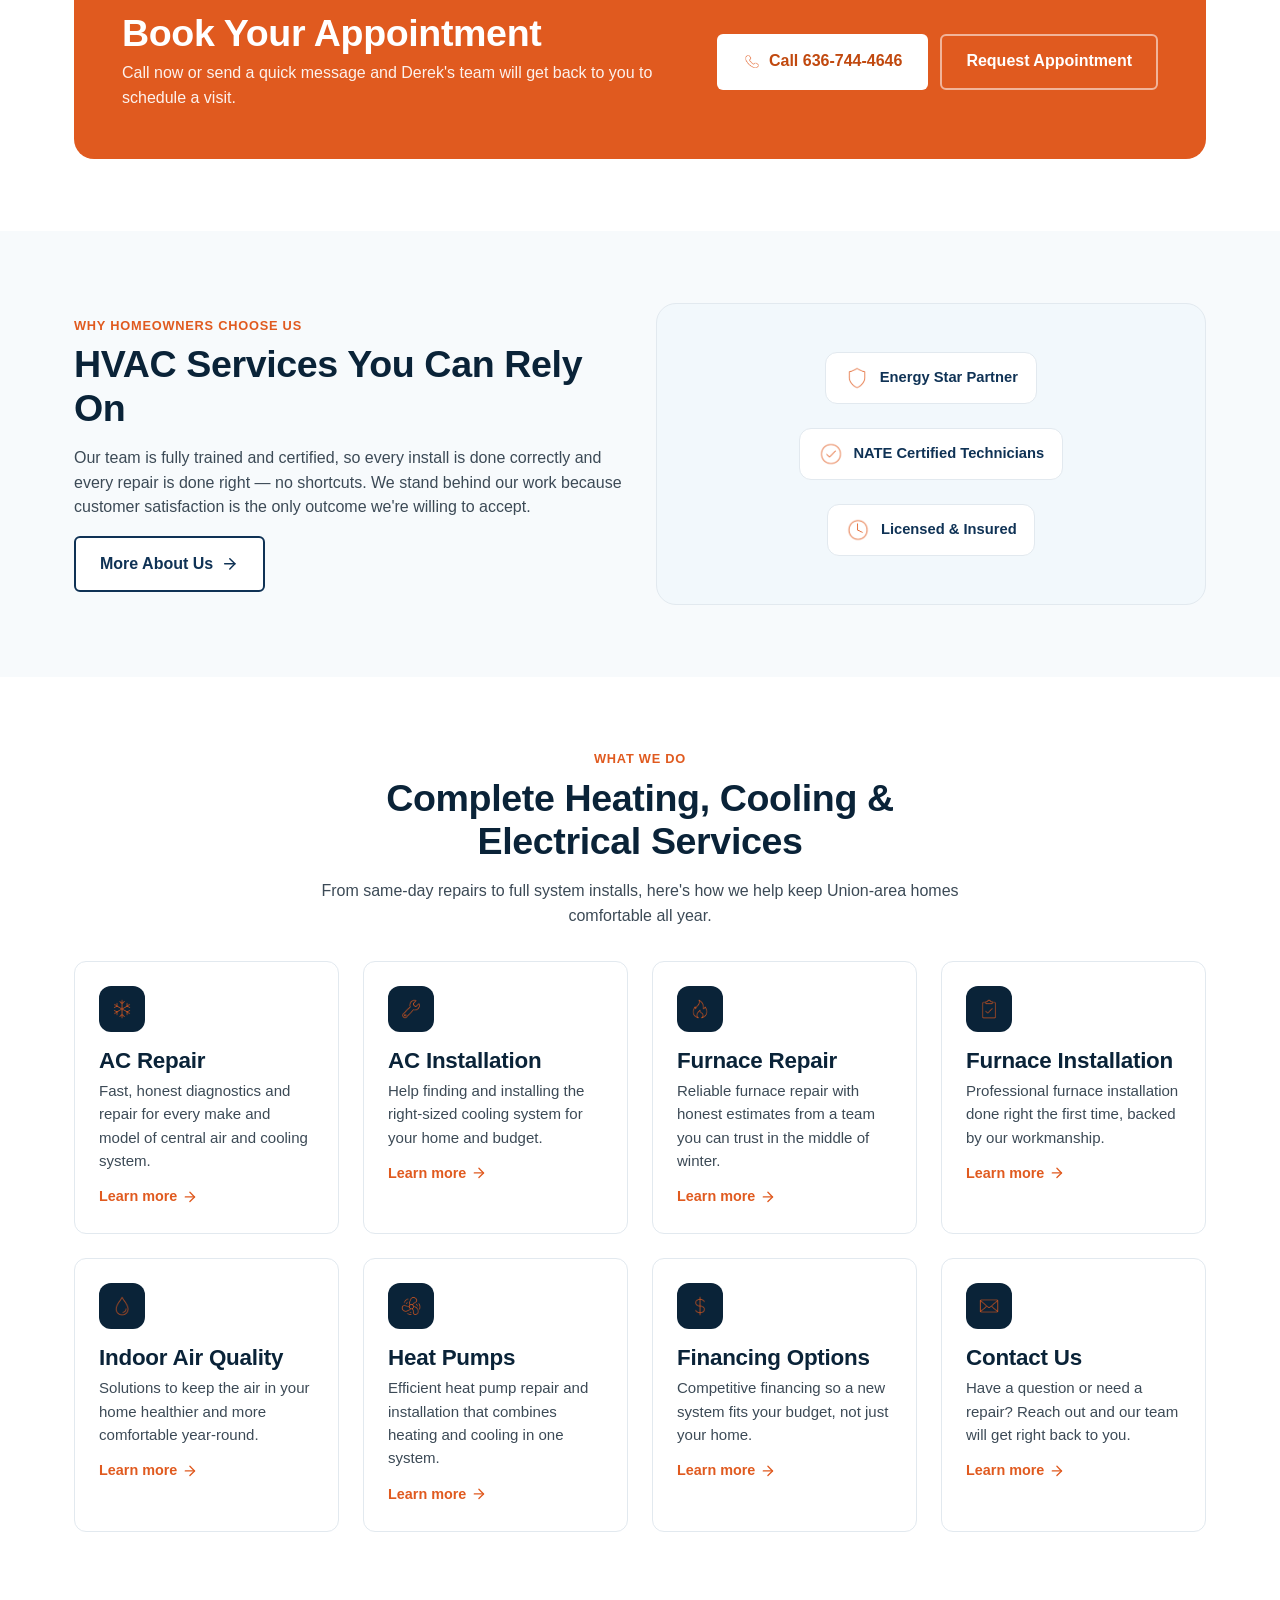
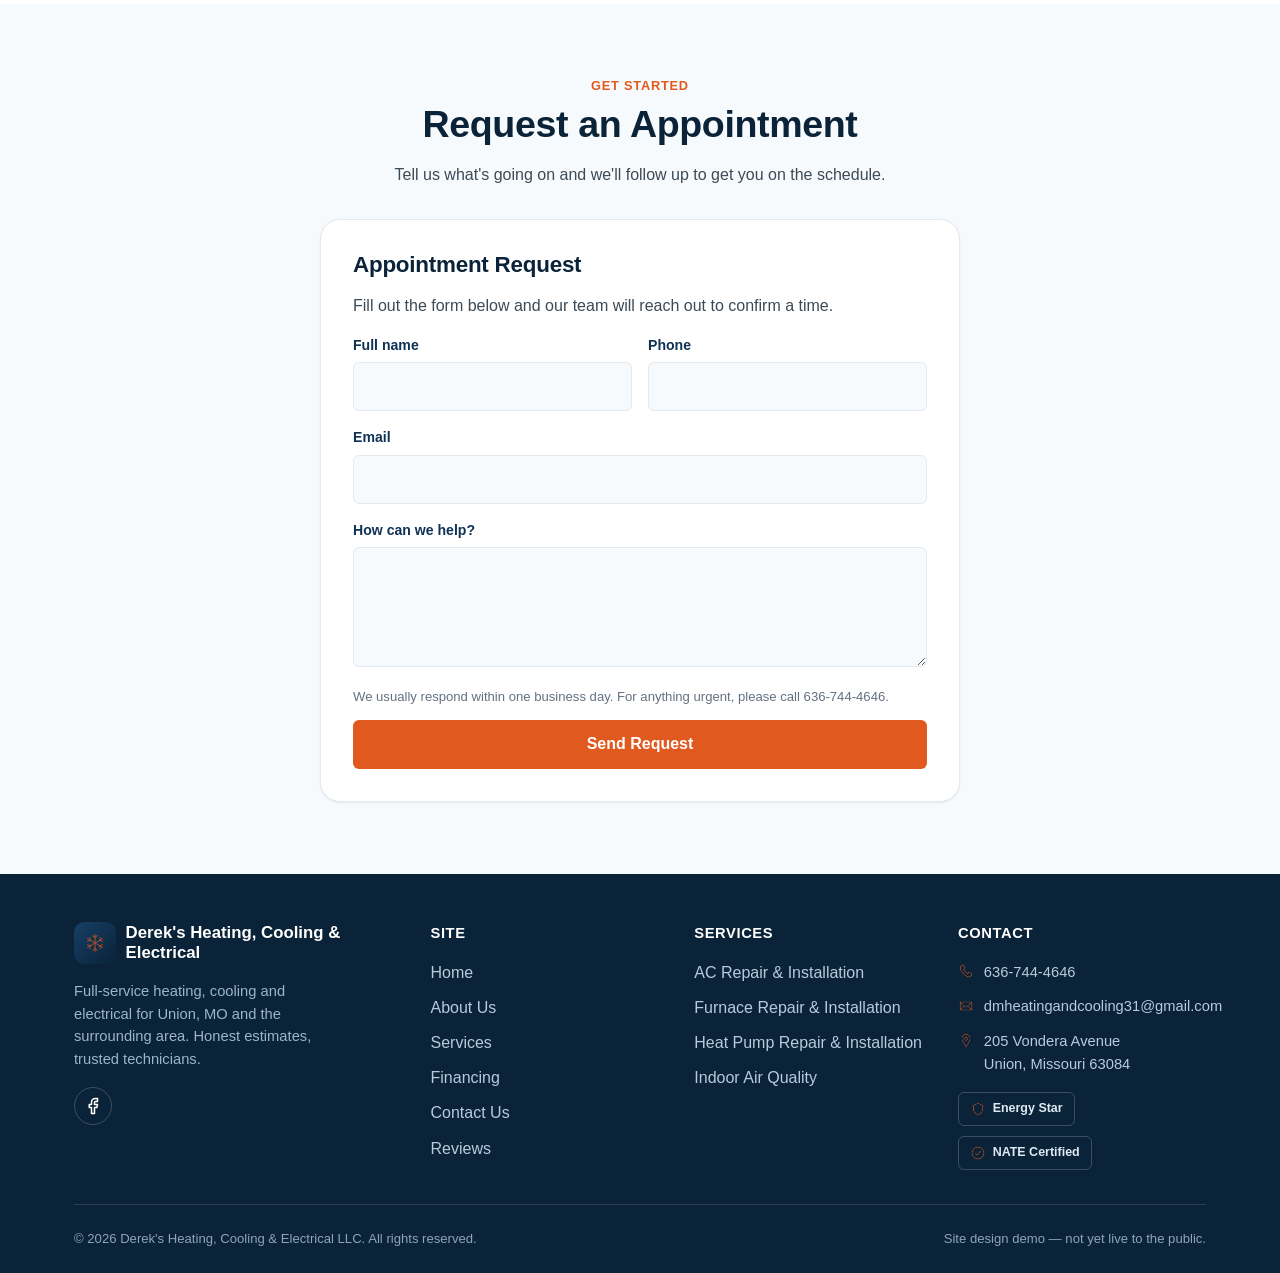
==== commit ee6e5cfb: "Add real icon set, replacing inline SVG placeholders 14 transparent PNG icons (snowflake, flame, fan" ====
--- a/index.html
+++ b/index.html
@@ -79,7 +79,7 @@
   <div class="topbar">
     <div class="container">
       <a class="topbar-call" href="tel:+16367444646">
-        <svg class="icon" viewBox="0 0 24 24" fill="none" stroke="currentColor" stroke-width="2" stroke-linecap="round" stroke-linejoin="round" aria-hidden="true" focusable="false"><path d="M22 16.92v3a2 2 0 0 1-2.18 2 19.79 19.79 0 0 1-8.63-3.07 19.5 19.5 0 0 1-6-6 19.79 19.79 0 0 1-3.07-8.67A2 2 0 0 1 4.11 2h3a2 2 0 0 1 2 1.72c.127.96.361 1.903.7 2.81a2 2 0 0 1-.45 2.11L8.09 9.91a16 16 0 0 0 6 6l1.27-1.27a2 2 0 0 1 2.11-.45c.907.339 1.85.573 2.81.7A2 2 0 0 1 22 16.92z"/></svg>
+        <img class="icon" src="assets/img/icons/phone.png" width="24" height="24" alt="" aria-hidden="true">
         636-744-4646
       </a>
       <span class="topbar-area">Serving Franklin County & Gasconade County, MO</span>
@@ -89,7 +89,7 @@
     <div class="container header-inner">
       
       <a class="brand" href="index.html">
-        <span class="brand-mark"><svg class="icon" viewBox="0 0 24 24" fill="none" stroke="currentColor" stroke-width="2" stroke-linecap="round" stroke-linejoin="round" aria-hidden="true" focusable="false"><g stroke-linecap="round"><line x1="12" y1="2" x2="12" y2="22"/><line x1="4.93" y1="4.93" x2="19.07" y2="19.07"/><line x1="2" y1="12" x2="22" y2="12"/><line x1="4.93" y1="19.07" x2="19.07" y2="4.93"/></g></svg></span>
+        <span class="brand-mark"><img class="icon" src="assets/img/icons/snowflake.png" width="24" height="24" alt="" aria-hidden="true"></span>
         <span class="brand-name">
           Derek's Heating, Cooling &amp; Electrical
           <small>Union, MO &middot; Licensed &amp; Insured</small>
@@ -106,7 +106,7 @@
         </li><li><a class="nav-link" href="financing.html">Financing</a></li><li><a class="nav-link" href="contact.html">Contact Us</a></li><li><a class="nav-link" href="reviews.html">Reviews</a></li></ul>
       </nav>
       <a class="btn btn-primary header-cta" href="tel:+16367444646">
-        <svg class="icon" viewBox="0 0 24 24" fill="none" stroke="currentColor" stroke-width="2" stroke-linecap="round" stroke-linejoin="round" aria-hidden="true" focusable="false"><path d="M22 16.92v3a2 2 0 0 1-2.18 2 19.79 19.79 0 0 1-8.63-3.07 19.5 19.5 0 0 1-6-6 19.79 19.79 0 0 1-3.07-8.67A2 2 0 0 1 4.11 2h3a2 2 0 0 1 2 1.72c.127.96.361 1.903.7 2.81a2 2 0 0 1-.45 2.11L8.09 9.91a16 16 0 0 0 6 6l1.27-1.27a2 2 0 0 1 2.11-.45c.907.339 1.85.573 2.81.7A2 2 0 0 1 22 16.92z"/></svg> Call Now
+        <img class="icon" src="assets/img/icons/phone.png" width="24" height="24" alt="" aria-hidden="true"> Call Now
       </a>
       <button
         type="button"
@@ -137,7 +137,7 @@
           <a href="ac-repair-installation.html">AC Repair & Installation</a><a href="furnace-repair-installation.html">Furnace Repair & Installation</a><a href="heat-pump-repair-installation.html">Heat Pump Repair & Installation</a><a href="indoor-air-quality.html">Indoor Air Quality</a>
         </div><a class="mobile-nav-link" href="financing.html">Financing</a><a class="mobile-nav-link" href="contact.html">Contact Us</a><a class="mobile-nav-link" href="reviews.html">Reviews</a>
         <a class="btn btn-primary btn-block mobile-cta" href="tel:+16367444646">
-          <svg class="icon" viewBox="0 0 24 24" fill="none" stroke="currentColor" stroke-width="2" stroke-linecap="round" stroke-linejoin="round" aria-hidden="true" focusable="false"><path d="M22 16.92v3a2 2 0 0 1-2.18 2 19.79 19.79 0 0 1-8.63-3.07 19.5 19.5 0 0 1-6-6 19.79 19.79 0 0 1-3.07-8.67A2 2 0 0 1 4.11 2h3a2 2 0 0 1 2 1.72c.127.96.361 1.903.7 2.81a2 2 0 0 1-.45 2.11L8.09 9.91a16 16 0 0 0 6 6l1.27-1.27a2 2 0 0 1 2.11-.45c.907.339 1.85.573 2.81.7A2 2 0 0 1 22 16.92z"/></svg> Call 636-744-4646
+          <img class="icon" src="assets/img/icons/phone.png" width="24" height="24" alt="" aria-hidden="true"> Call 636-744-4646
         </a>
       </div>
     </div>
@@ -146,7 +146,7 @@
 
   <section class="hero">
     <div class="container hero-inner">
-      <span class="eyebrow"><svg class="icon" viewBox="0 0 24 24" fill="none" stroke="currentColor" stroke-width="2" stroke-linecap="round" stroke-linejoin="round" aria-hidden="true" focusable="false"><path d="M21 10c0 7-9 13-9 13s-9-6-9-13a9 9 0 0 1 18 0z"/><circle cx="12" cy="10" r="3"/></svg> Union, MO &amp; Surrounding Area</span>
+      <span class="eyebrow"><img class="icon" src="assets/img/icons/pin.png" width="24" height="24" alt="" aria-hidden="true"> Union, MO &amp; Surrounding Area</span>
       <h1>Fast, Honest Heating &amp; Cooling Repair for Union, MO Homeowners</h1>
       <p class="hero-lede">
         Derek's Heating, Cooling &amp; Electrical LLC repairs and installs AC,
@@ -154,14 +154,14 @@
         Certified technicians, straight answers, and financing available.
       </p>
       <div class="hero-actions">
-        <a class="btn btn-primary" href="tel:+16367444646"><svg class="icon" viewBox="0 0 24 24" fill="none" stroke="currentColor" stroke-width="2" stroke-linecap="round" stroke-linejoin="round" aria-hidden="true" focusable="false"><path d="M22 16.92v3a2 2 0 0 1-2.18 2 19.79 19.79 0 0 1-8.63-3.07 19.5 19.5 0 0 1-6-6 19.79 19.79 0 0 1-3.07-8.67A2 2 0 0 1 4.11 2h3a2 2 0 0 1 2 1.72c.127.96.361 1.903.7 2.81a2 2 0 0 1-.45 2.11L8.09 9.91a16 16 0 0 0 6 6l1.27-1.27a2 2 0 0 1 2.11-.45c.907.339 1.85.573 2.81.7A2 2 0 0 1 22 16.92z"/></svg> Call 636-744-4646</a>
+        <a class="btn btn-primary" href="tel:+16367444646"><img class="icon" src="assets/img/icons/phone.png" width="24" height="24" alt="" aria-hidden="true"> Call 636-744-4646</a>
         <a class="btn btn-on-dark" href="contact.html">Request an Appointment</a>
       </div>
       <ul class="hero-trust">
-        <li><svg class="icon" viewBox="0 0 24 24" fill="none" stroke="currentColor" stroke-width="2" stroke-linecap="round" stroke-linejoin="round" aria-hidden="true" focusable="false"><path d="M12 22s8-4 8-10V5l-8-3-8 3v7c0 6 8 10 8 10z"/></svg> Energy Star Partner</li>
-        <li><svg class="icon" viewBox="0 0 24 24" fill="none" stroke="currentColor" stroke-width="2" stroke-linecap="round" stroke-linejoin="round" aria-hidden="true" focusable="false"><path d="M22 11.08V12a10 10 0 1 1-5.93-9.14"/><polyline points="22 4 12 14.01 9 11.01"/></svg> NATE Certified</li>
-        <li><svg class="icon" viewBox="0 0 24 24" fill="none" stroke="currentColor" stroke-width="2" stroke-linecap="round" stroke-linejoin="round" aria-hidden="true" focusable="false"><circle cx="12" cy="12" r="10"/><polyline points="12 6 12 12 16 14"/></svg> Licensed &amp; Insured</li>
-        <li><svg class="icon" viewBox="0 0 24 24" fill="none" stroke="currentColor" stroke-width="2" stroke-linecap="round" stroke-linejoin="round" aria-hidden="true" focusable="false"><line x1="12" y1="1" x2="12" y2="23"/><path d="M17 5H9.5a3.5 3.5 0 0 0 0 7h5a3.5 3.5 0 0 1 0 7H6"/></svg> Financing Available</li>
+        <li><img class="icon" src="assets/img/icons/shield.png" width="24" height="24" alt="" aria-hidden="true"> Energy Star Partner</li>
+        <li><img class="icon" src="assets/img/icons/check-circle.png" width="24" height="24" alt="" aria-hidden="true"> NATE Certified</li>
+        <li><img class="icon" src="assets/img/icons/clock.png" width="24" height="24" alt="" aria-hidden="true"> Licensed &amp; Insured</li>
+        <li><img class="icon" src="assets/img/icons/dollar.png" width="24" height="24" alt="" aria-hidden="true"> Financing Available</li>
       </ul>
     </div>
   </section>
@@ -170,7 +170,7 @@
     <div class="container">
       <div class="feature-row">
         <div class="panel">
-          <div class="feature-icon"><svg class="icon" viewBox="0 0 24 24" fill="none" stroke="currentColor" stroke-width="2" stroke-linecap="round" stroke-linejoin="round" aria-hidden="true" focusable="false"><g stroke-linecap="round"><line x1="12" y1="2" x2="12" y2="22"/><line x1="4.93" y1="4.93" x2="19.07" y2="19.07"/><line x1="2" y1="12" x2="22" y2="12"/><line x1="4.93" y1="19.07" x2="19.07" y2="4.93"/></g></svg></div>
+          <div class="feature-icon"><img class="icon" src="assets/img/icons/snowflake.png" width="24" height="24" alt="" aria-hidden="true"></div>
           <h2>AC Repair &amp; Installation</h2>
           <p>We repair and install all types of air conditioning and cooling
             systems, and help you find the right unit for your home if it's
@@ -179,7 +179,7 @@
           <a class="btn btn-secondary" href="ac-repair-installation.html">AC Services <svg class="icon" viewBox="0 0 24 24" fill="none" stroke="currentColor" stroke-width="2" stroke-linecap="round" stroke-linejoin="round" aria-hidden="true" focusable="false"><line x1="5" y1="12" x2="19" y2="12"/><polyline points="12 5 19 12 12 19"/></svg></a>
         </div>
         <div class="panel">
-          <div class="feature-icon"><svg class="icon" viewBox="0 0 24 24" fill="none" stroke="currentColor" stroke-width="2" stroke-linecap="round" stroke-linejoin="round" aria-hidden="true" focusable="false"><path d="M12 2c1 3-2 4-2 7a4 4 0 0 0 8 0c0-1-.5-2-1-3 2 1 3 4 3 6a6 6 0 0 1-12 0c0-4 3-6 4-10z"/></svg></div>
+          <div class="feature-icon"><img class="icon" src="assets/img/icons/flame.png" width="24" height="24" alt="" aria-hidden="true"></div>
           <h2>Furnace Repair &amp; Installation</h2>
           <p>When the furnace goes out, you need an honest estimate and a
             team you can trust in your home. We handle furnace repair and
@@ -199,7 +199,7 @@
           <p>Call now or send a quick message and Derek's team will get back to you to schedule a visit.</p>
         </div>
         <div class="cta-actions">
-          <a class="btn btn-primary" href="tel:+16367444646"><svg class="icon" viewBox="0 0 24 24" fill="none" stroke="currentColor" stroke-width="2" stroke-linecap="round" stroke-linejoin="round" aria-hidden="true" focusable="false"><path d="M22 16.92v3a2 2 0 0 1-2.18 2 19.79 19.79 0 0 1-8.63-3.07 19.5 19.5 0 0 1-6-6 19.79 19.79 0 0 1-3.07-8.67A2 2 0 0 1 4.11 2h3a2 2 0 0 1 2 1.72c.127.96.361 1.903.7 2.81a2 2 0 0 1-.45 2.11L8.09 9.91a16 16 0 0 0 6 6l1.27-1.27a2 2 0 0 1 2.11-.45c.907.339 1.85.573 2.81.7A2 2 0 0 1 22 16.92z"/></svg> Call 636-744-4646</a>
+          <a class="btn btn-primary" href="tel:+16367444646"><img class="icon" src="assets/img/icons/phone.png" width="24" height="24" alt="" aria-hidden="true"> Call 636-744-4646</a>
           <a class="btn btn-on-dark" href="contact.html">Request Appointment</a>
         </div>
       </div>
@@ -221,9 +221,9 @@
         <div class="panel">
           
       <div class="cert-strip">
-        <span class="cert-badge"><svg class="icon" viewBox="0 0 24 24" fill="none" stroke="currentColor" stroke-width="2" stroke-linecap="round" stroke-linejoin="round" aria-hidden="true" focusable="false"><path d="M12 22s8-4 8-10V5l-8-3-8 3v7c0 6 8 10 8 10z"/></svg> Energy Star Partner</span>
-        <span class="cert-badge"><svg class="icon" viewBox="0 0 24 24" fill="none" stroke="currentColor" stroke-width="2" stroke-linecap="round" stroke-linejoin="round" aria-hidden="true" focusable="false"><path d="M22 11.08V12a10 10 0 1 1-5.93-9.14"/><polyline points="22 4 12 14.01 9 11.01"/></svg> NATE Certified Technicians</span>
-        <span class="cert-badge"><svg class="icon" viewBox="0 0 24 24" fill="none" stroke="currentColor" stroke-width="2" stroke-linecap="round" stroke-linejoin="round" aria-hidden="true" focusable="false"><circle cx="12" cy="12" r="10"/><polyline points="12 6 12 12 16 14"/></svg> Licensed &amp; Insured</span>
+        <span class="cert-badge"><img class="icon" src="assets/img/icons/shield.png" width="24" height="24" alt="" aria-hidden="true"> Energy Star Partner</span>
+        <span class="cert-badge"><img class="icon" src="assets/img/icons/check-circle.png" width="24" height="24" alt="" aria-hidden="true"> NATE Certified Technicians</span>
+        <span class="cert-badge"><img class="icon" src="assets/img/icons/clock.png" width="24" height="24" alt="" aria-hidden="true"> Licensed &amp; Insured</span>
       </div>
         </div>
       </div>
@@ -242,49 +242,49 @@
       <div class="card-grid">
         
         <div class="card">
-          <div class="feature-icon"><svg class="icon" viewBox="0 0 24 24" fill="none" stroke="currentColor" stroke-width="2" stroke-linecap="round" stroke-linejoin="round" aria-hidden="true" focusable="false"><g stroke-linecap="round"><line x1="12" y1="2" x2="12" y2="22"/><line x1="4.93" y1="4.93" x2="19.07" y2="19.07"/><line x1="2" y1="12" x2="22" y2="12"/><line x1="4.93" y1="19.07" x2="19.07" y2="4.93"/></g></svg></div>
+          <div class="feature-icon"><img class="icon" src="assets/img/icons/snowflake.png" width="24" height="24" alt="" aria-hidden="true"></div>
           <h3>AC Repair</h3>
           <p>Fast, honest diagnostics and repair for every make and model of central air and cooling system.</p>
           <a class="card-link" href="ac-repair-installation.html">Learn more <svg class="icon" viewBox="0 0 24 24" fill="none" stroke="currentColor" stroke-width="2" stroke-linecap="round" stroke-linejoin="round" aria-hidden="true" focusable="false"><line x1="5" y1="12" x2="19" y2="12"/><polyline points="12 5 19 12 12 19"/></svg></a>
         </div>
         <div class="card">
-          <div class="feature-icon"><svg class="icon" viewBox="0 0 24 24" fill="none" stroke="currentColor" stroke-width="2" stroke-linecap="round" stroke-linejoin="round" aria-hidden="true" focusable="false"><path d="M14.7 6.3a1 1 0 0 0 0 1.4l1.6 1.6a1 1 0 0 0 1.4 0l3.77-3.77a6 6 0 0 1-7.94 7.94l-6.91 6.91a2.12 2.12 0 0 1-3-3l6.91-6.91a6 6 0 0 1 7.94-7.94l-3.76 3.76z"/></svg></div>
+          <div class="feature-icon"><img class="icon" src="assets/img/icons/wrench.png" width="24" height="24" alt="" aria-hidden="true"></div>
           <h3>AC Installation</h3>
           <p>Help finding and installing the right-sized cooling system for your home and budget.</p>
           <a class="card-link" href="ac-repair-installation.html">Learn more <svg class="icon" viewBox="0 0 24 24" fill="none" stroke="currentColor" stroke-width="2" stroke-linecap="round" stroke-linejoin="round" aria-hidden="true" focusable="false"><line x1="5" y1="12" x2="19" y2="12"/><polyline points="12 5 19 12 12 19"/></svg></a>
         </div>
         <div class="card">
-          <div class="feature-icon"><svg class="icon" viewBox="0 0 24 24" fill="none" stroke="currentColor" stroke-width="2" stroke-linecap="round" stroke-linejoin="round" aria-hidden="true" focusable="false"><path d="M12 2c1 3-2 4-2 7a4 4 0 0 0 8 0c0-1-.5-2-1-3 2 1 3 4 3 6a6 6 0 0 1-12 0c0-4 3-6 4-10z"/></svg></div>
+          <div class="feature-icon"><img class="icon" src="assets/img/icons/flame.png" width="24" height="24" alt="" aria-hidden="true"></div>
           <h3>Furnace Repair</h3>
           <p>Reliable furnace repair with honest estimates from a team you can trust in the middle of winter.</p>
           <a class="card-link" href="furnace-repair-installation.html">Learn more <svg class="icon" viewBox="0 0 24 24" fill="none" stroke="currentColor" stroke-width="2" stroke-linecap="round" stroke-linejoin="round" aria-hidden="true" focusable="false"><line x1="5" y1="12" x2="19" y2="12"/><polyline points="12 5 19 12 12 19"/></svg></a>
         </div>
         <div class="card">
-          <div class="feature-icon"><svg class="icon" viewBox="0 0 24 24" fill="none" stroke="currentColor" stroke-width="2" stroke-linecap="round" stroke-linejoin="round" aria-hidden="true" focusable="false"><path d="M16 4h2a2 2 0 0 1 2 2v14a2 2 0 0 1-2 2H6a2 2 0 0 1-2-2V6a2 2 0 0 1 2-2h2"/><rect x="8" y="2" width="8" height="4" rx="1"/></svg></div>
+          <div class="feature-icon"><img class="icon" src="assets/img/icons/clipboard.png" width="24" height="24" alt="" aria-hidden="true"></div>
           <h3>Furnace Installation</h3>
           <p>Professional furnace installation done right the first time, backed by our workmanship.</p>
           <a class="card-link" href="furnace-repair-installation.html">Learn more <svg class="icon" viewBox="0 0 24 24" fill="none" stroke="currentColor" stroke-width="2" stroke-linecap="round" stroke-linejoin="round" aria-hidden="true" focusable="false"><line x1="5" y1="12" x2="19" y2="12"/><polyline points="12 5 19 12 12 19"/></svg></a>
         </div>
         <div class="card">
-          <div class="feature-icon"><svg class="icon" viewBox="0 0 24 24" fill="none" stroke="currentColor" stroke-width="2" stroke-linecap="round" stroke-linejoin="round" aria-hidden="true" focusable="false"><path d="M12 2.69l5.66 5.66a8 8 0 1 1-11.31 0z"/></svg></div>
+          <div class="feature-icon"><img class="icon" src="assets/img/icons/droplet.png" width="24" height="24" alt="" aria-hidden="true"></div>
           <h3>Indoor Air Quality</h3>
           <p>Solutions to keep the air in your home healthier and more comfortable year-round.</p>
           <a class="card-link" href="indoor-air-quality.html">Learn more <svg class="icon" viewBox="0 0 24 24" fill="none" stroke="currentColor" stroke-width="2" stroke-linecap="round" stroke-linejoin="round" aria-hidden="true" focusable="false"><line x1="5" y1="12" x2="19" y2="12"/><polyline points="12 5 19 12 12 19"/></svg></a>
         </div>
         <div class="card">
-          <div class="feature-icon"><svg class="icon" viewBox="0 0 24 24" fill="none" stroke="currentColor" stroke-width="2" stroke-linecap="round" stroke-linejoin="round" aria-hidden="true" focusable="false"><path d="M9.59 4.59A2 2 0 1 1 11 8H2m10.59 11.41A2 2 0 1 0 14 16H2m15.73-8.27A2.5 2.5 0 1 1 19.5 12H2"/></svg></div>
+          <div class="feature-icon"><img class="icon" src="assets/img/icons/fan.png" width="24" height="24" alt="" aria-hidden="true"></div>
           <h3>Heat Pumps</h3>
           <p>Efficient heat pump repair and installation that combines heating and cooling in one system.</p>
           <a class="card-link" href="heat-pump-repair-installation.html">Learn more <svg class="icon" viewBox="0 0 24 24" fill="none" stroke="currentColor" stroke-width="2" stroke-linecap="round" stroke-linejoin="round" aria-hidden="true" focusable="false"><line x1="5" y1="12" x2="19" y2="12"/><polyline points="12 5 19 12 12 19"/></svg></a>
         </div>
         <div class="card">
-          <div class="feature-icon"><svg class="icon" viewBox="0 0 24 24" fill="none" stroke="currentColor" stroke-width="2" stroke-linecap="round" stroke-linejoin="round" aria-hidden="true" focusable="false"><line x1="12" y1="1" x2="12" y2="23"/><path d="M17 5H9.5a3.5 3.5 0 0 0 0 7h5a3.5 3.5 0 0 1 0 7H6"/></svg></div>
+          <div class="feature-icon"><img class="icon" src="assets/img/icons/dollar.png" width="24" height="24" alt="" aria-hidden="true"></div>
           <h3>Financing Options</h3>
           <p>Competitive financing so a new system fits your budget, not just your home.</p>
           <a class="card-link" href="financing.html">Learn more <svg class="icon" viewBox="0 0 24 24" fill="none" stroke="currentColor" stroke-width="2" stroke-linecap="round" stroke-linejoin="round" aria-hidden="true" focusable="false"><line x1="5" y1="12" x2="19" y2="12"/><polyline points="12 5 19 12 12 19"/></svg></a>
         </div>
         <div class="card">
-          <div class="feature-icon"><svg class="icon" viewBox="0 0 24 24" fill="none" stroke="currentColor" stroke-width="2" stroke-linecap="round" stroke-linejoin="round" aria-hidden="true" focusable="false"><path d="M4 4h16c1.1 0 2 .9 2 2v12c0 1.1-.9 2-2 2H4c-1.1 0-2-.9-2-2V6c0-1.1.9-2 2-2z"/><polyline points="22 6 12 13 2 6"/></svg></div>
+          <div class="feature-icon"><img class="icon" src="assets/img/icons/mail.png" width="24" height="24" alt="" aria-hidden="true"></div>
           <h3>Contact Us</h3>
           <p>Have a question or need a repair? Reach out and our team will get right back to you.</p>
           <a class="card-link" href="contact.html">Learn more <svg class="icon" viewBox="0 0 24 24" fill="none" stroke="currentColor" stroke-width="2" stroke-linecap="round" stroke-linejoin="round" aria-hidden="true" focusable="false"><line x1="5" y1="12" x2="19" y2="12"/><polyline points="12 5 19 12 12 19"/></svg></a>
@@ -340,7 +340,7 @@
       <div class="footer-grid">
         <div class="footer-brand">
           <a class="brand" href="index.html">
-            <span class="brand-mark"><svg class="icon" viewBox="0 0 24 24" fill="none" stroke="currentColor" stroke-width="2" stroke-linecap="round" stroke-linejoin="round" aria-hidden="true" focusable="false"><g stroke-linecap="round"><line x1="12" y1="2" x2="12" y2="22"/><line x1="4.93" y1="4.93" x2="19.07" y2="19.07"/><line x1="2" y1="12" x2="22" y2="12"/><line x1="4.93" y1="19.07" x2="19.07" y2="4.93"/></g></svg></span>
+            <span class="brand-mark"><img class="icon" src="assets/img/icons/snowflake.png" width="24" height="24" alt="" aria-hidden="true"></span>
             <span class="brand-name">Derek's Heating, Cooling &amp; Electrical</span>
           </a>
           <p>Full-service heating, cooling and electrical for Union, MO and
@@ -369,13 +369,13 @@
         <div>
           <div class="footer-heading">Contact</div>
           <ul class="footer-contact">
-            <li><svg class="icon" viewBox="0 0 24 24" fill="none" stroke="currentColor" stroke-width="2" stroke-linecap="round" stroke-linejoin="round" aria-hidden="true" focusable="false"><path d="M22 16.92v3a2 2 0 0 1-2.18 2 19.79 19.79 0 0 1-8.63-3.07 19.5 19.5 0 0 1-6-6 19.79 19.79 0 0 1-3.07-8.67A2 2 0 0 1 4.11 2h3a2 2 0 0 1 2 1.72c.127.96.361 1.903.7 2.81a2 2 0 0 1-.45 2.11L8.09 9.91a16 16 0 0 0 6 6l1.27-1.27a2 2 0 0 1 2.11-.45c.907.339 1.85.573 2.81.7A2 2 0 0 1 22 16.92z"/></svg><a href="tel:+16367444646">636-744-4646</a></li>
-            <li><svg class="icon" viewBox="0 0 24 24" fill="none" stroke="currentColor" stroke-width="2" stroke-linecap="round" stroke-linejoin="round" aria-hidden="true" focusable="false"><path d="M4 4h16c1.1 0 2 .9 2 2v12c0 1.1-.9 2-2 2H4c-1.1 0-2-.9-2-2V6c0-1.1.9-2 2-2z"/><polyline points="22 6 12 13 2 6"/></svg><a href="mailto:dmheatingandcooling31@gmail.com">dmheatingandcooling31@gmail.com</a></li>
-            <li><svg class="icon" viewBox="0 0 24 24" fill="none" stroke="currentColor" stroke-width="2" stroke-linecap="round" stroke-linejoin="round" aria-hidden="true" focusable="false"><path d="M21 10c0 7-9 13-9 13s-9-6-9-13a9 9 0 0 1 18 0z"/><circle cx="12" cy="10" r="3"/></svg><span>205 Vondera Avenue<br>Union, Missouri 63084</span></li>
+            <li><img class="icon" src="assets/img/icons/phone.png" width="24" height="24" alt="" aria-hidden="true"><a href="tel:+16367444646">636-744-4646</a></li>
+            <li><img class="icon" src="assets/img/icons/mail.png" width="24" height="24" alt="" aria-hidden="true"><a href="mailto:dmheatingandcooling31@gmail.com">dmheatingandcooling31@gmail.com</a></li>
+            <li><img class="icon" src="assets/img/icons/pin.png" width="24" height="24" alt="" aria-hidden="true"><span>205 Vondera Avenue<br>Union, Missouri 63084</span></li>
           </ul>
           <div class="footer-certs">
-            <span class="footer-cert-badge"><svg class="icon" viewBox="0 0 24 24" fill="none" stroke="currentColor" stroke-width="2" stroke-linecap="round" stroke-linejoin="round" aria-hidden="true" focusable="false"><path d="M12 22s8-4 8-10V5l-8-3-8 3v7c0 6 8 10 8 10z"/></svg> Energy Star</span>
-            <span class="footer-cert-badge"><svg class="icon" viewBox="0 0 24 24" fill="none" stroke="currentColor" stroke-width="2" stroke-linecap="round" stroke-linejoin="round" aria-hidden="true" focusable="false"><path d="M22 11.08V12a10 10 0 1 1-5.93-9.14"/><polyline points="22 4 12 14.01 9 11.01"/></svg> NATE Certified</span>
+            <span class="footer-cert-badge"><img class="icon" src="assets/img/icons/shield.png" width="24" height="24" alt="" aria-hidden="true"> Energy Star</span>
+            <span class="footer-cert-badge"><img class="icon" src="assets/img/icons/check-circle.png" width="24" height="24" alt="" aria-hidden="true"> NATE Certified</span>
           </div>
         </div>
       </div>
--- a/assets/css/style.css
+++ b/assets/css/style.css
@@ -278,7 +278,8 @@
   flex: none;
 }
 
-.brand-mark svg {
+.brand-mark svg,
+.brand-mark img {
   width: 24px;
   height: 24px;
 }
@@ -557,7 +558,8 @@
   gap: 0.5rem;
 }
 
-.hero-trust svg {
+.hero-trust svg,
+.hero-trust img {
   width: 1.15em;
   height: 1.15em;
   color: var(--orange-600);
@@ -656,7 +658,8 @@
   margin-bottom: var(--space-2);
 }
 
-.feature-icon svg {
+.feature-icon svg,
+.feature-icon img {
   width: 30px;
   height: 30px;
   color: var(--orange-600);
@@ -694,7 +697,8 @@
   height: 46px;
 }
 
-.card .feature-icon svg {
+.card .feature-icon svg,
+.card .feature-icon img {
   width: 24px;
   height: 24px;
 }
@@ -790,7 +794,8 @@
   font-size: 0.92rem;
 }
 
-.cert-badge svg {
+.cert-badge svg,
+.cert-badge img {
   width: 26px;
   height: 26px;
   color: var(--orange-600);
@@ -926,7 +931,8 @@
   padding: var(--space-3);
 }
 
-.info-card svg {
+.info-card svg,
+.info-card img {
   width: 26px;
   height: 26px;
   color: var(--orange-600);
@@ -1104,7 +1110,8 @@
   font-size: 0.92rem;
 }
 
-.footer-contact svg {
+.footer-contact svg,
+.footer-contact img {
   width: 1.1em;
   height: 1.1em;
   flex: none;
@@ -1135,7 +1142,8 @@
   color: #dfe9f2;
 }
 
-.footer-cert-badge svg {
+.footer-cert-badge svg,
+.footer-cert-badge img {
   width: 16px;
   height: 16px;
   color: var(--orange-600);
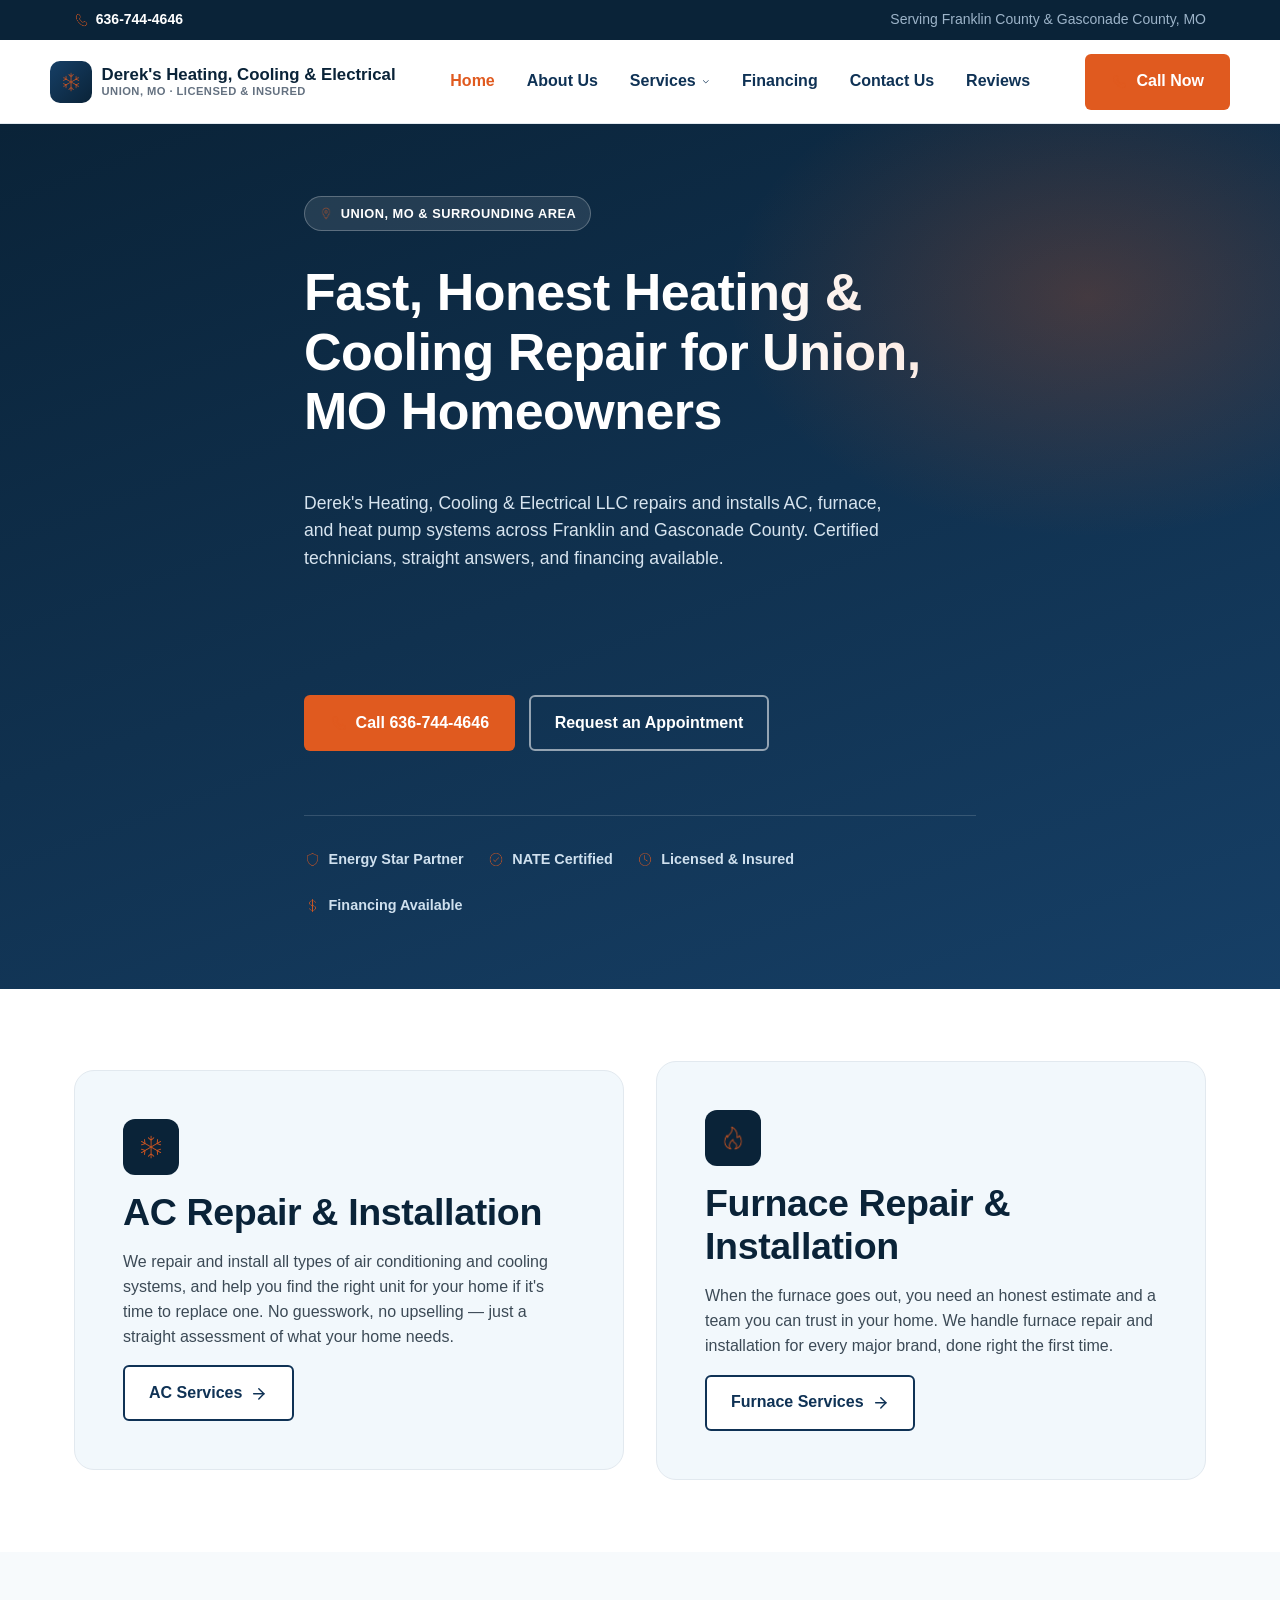
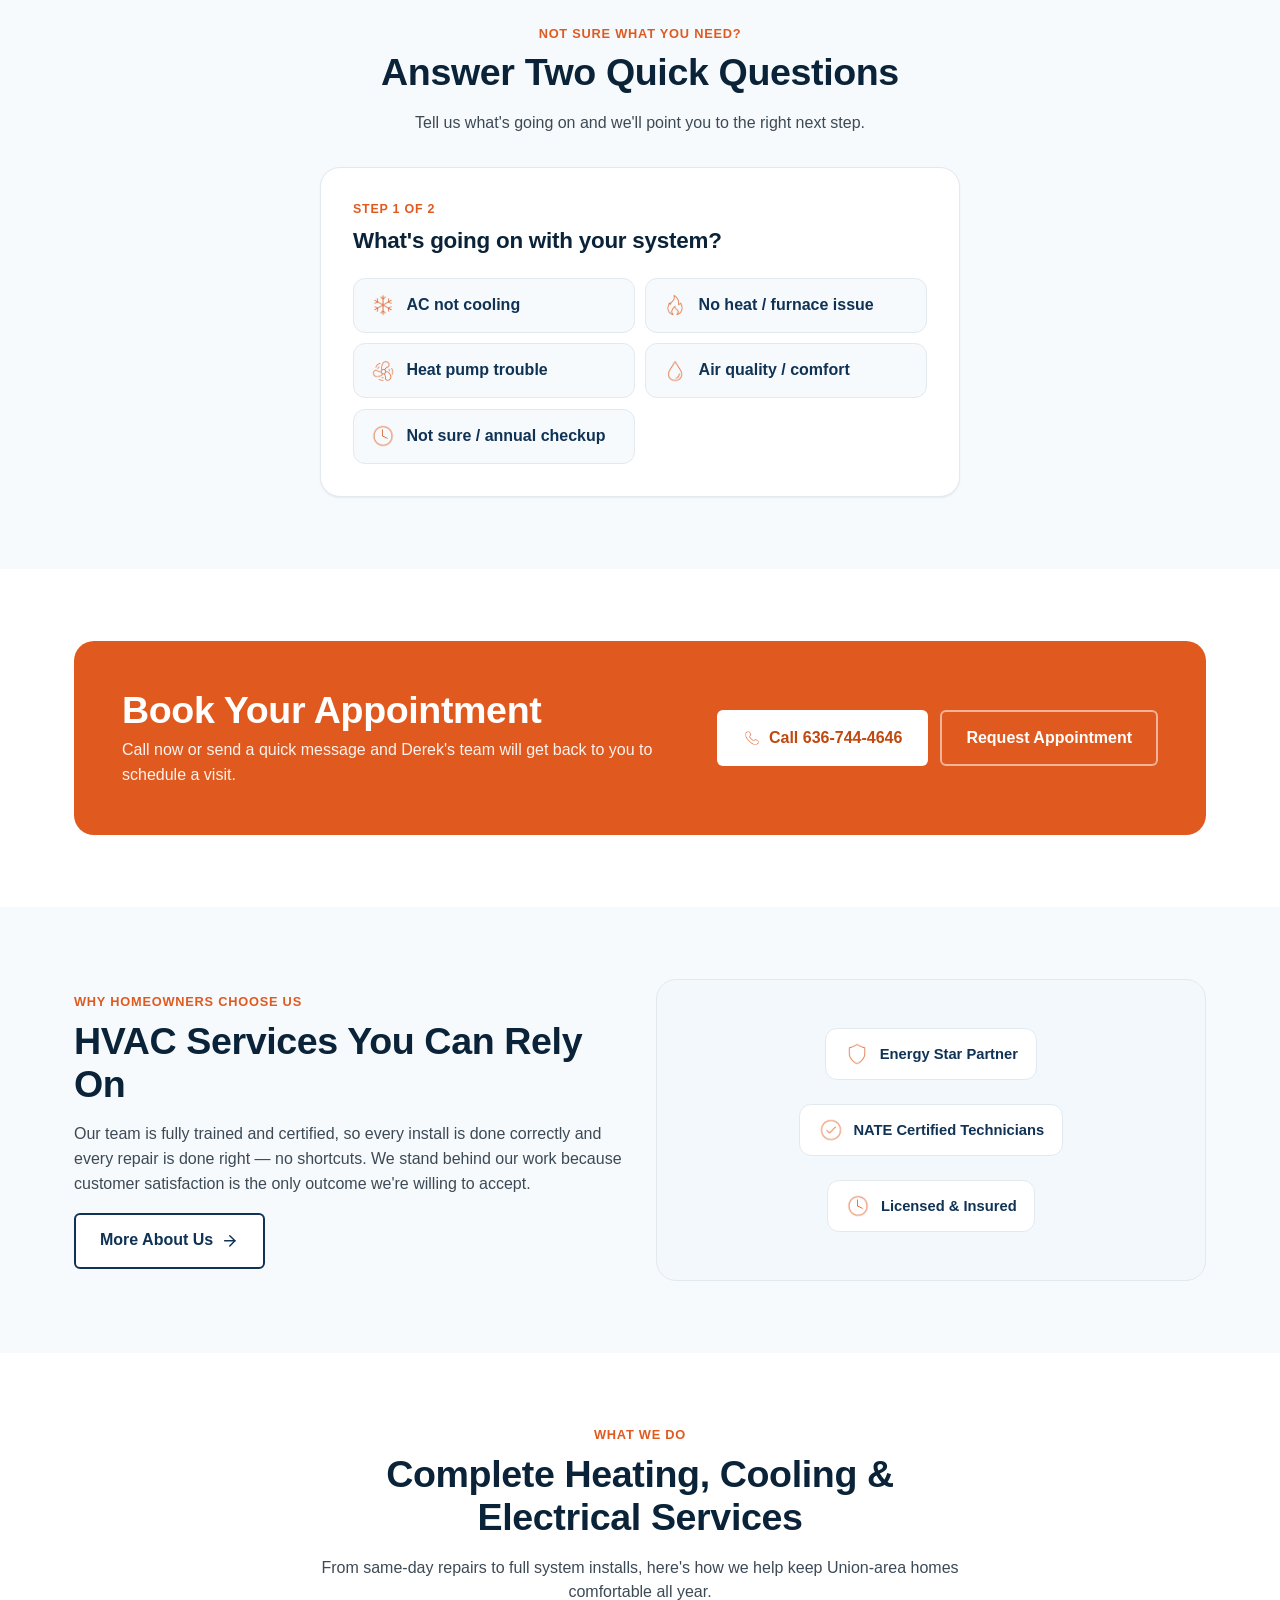
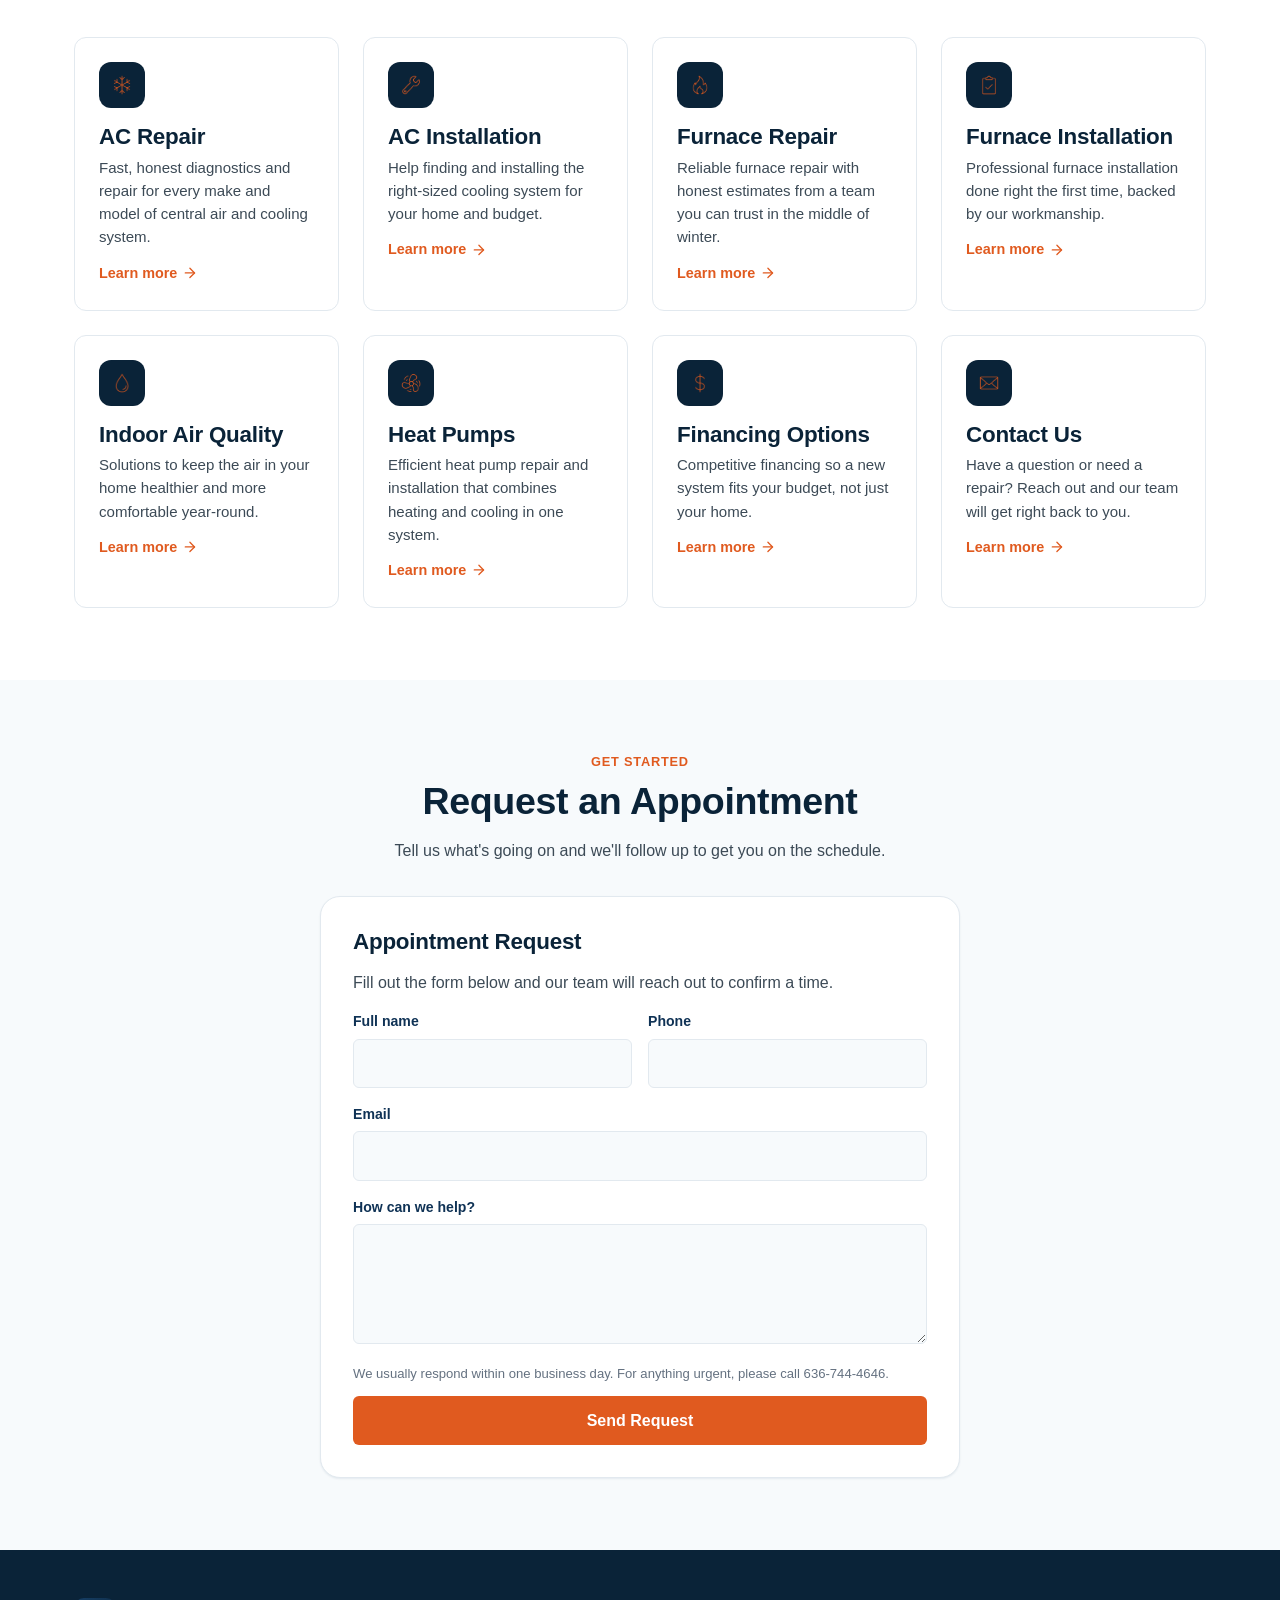
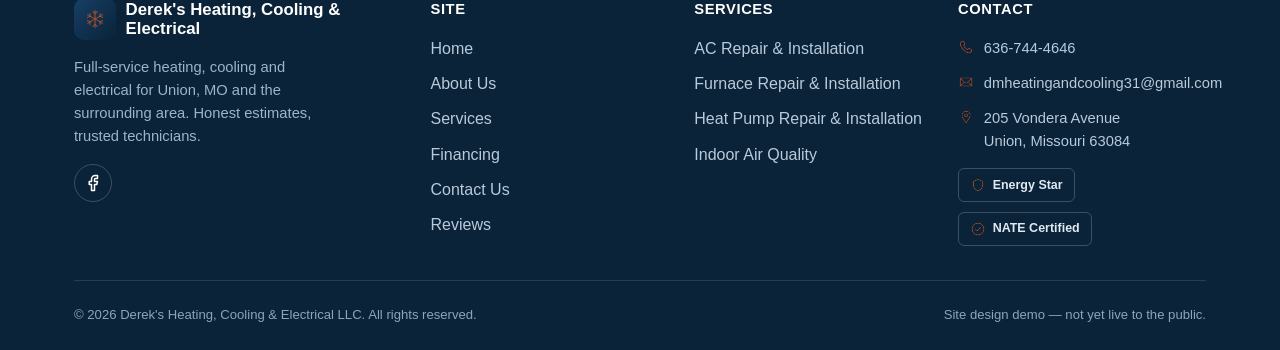
==== commit 5d00fb79: "Add live weather hook and "what do you need" quiz to the home page Weather hook: hero shows the curr" ====
--- a/index.html
+++ b/index.html
@@ -153,6 +153,7 @@
         furnace, and heat pump systems across Franklin and Gasconade County.
         Certified technicians, straight answers, and financing available.
       </p>
+      <div class="weather-hook" data-weather aria-live="polite"></div>
       <div class="hero-actions">
         <a class="btn btn-primary" href="tel:+16367444646"><img class="icon" src="assets/img/icons/phone.png" width="24" height="24" alt="" aria-hidden="true"> Call 636-744-4646</a>
         <a class="btn btn-on-dark" href="contact.html">Request an Appointment</a>
@@ -185,6 +186,23 @@
             team you can trust in your home. We handle furnace repair and
             installation for every major brand, done right the first time.</p>
           <a class="btn btn-secondary" href="furnace-repair-installation.html">Furnace Services <svg class="icon" viewBox="0 0 24 24" fill="none" stroke="currentColor" stroke-width="2" stroke-linecap="round" stroke-linejoin="round" aria-hidden="true" focusable="false"><line x1="5" y1="12" x2="19" y2="12"/><polyline points="12 5 19 12 12 19"/></svg></a>
+        </div>
+      </div>
+    </div>
+  </section>
+
+  <section class="section section-alt">
+    <div class="container">
+      <div class="section-head">
+        <span class="kicker">Not Sure What You Need?</span>
+        <h2>Answer Two Quick Questions</h2>
+        <p>Tell us what's going on and we'll point you to the right next step.</p>
+      </div>
+      <div class="quiz-card">
+        <div data-quiz>
+          <noscript>
+            <p>Enable JavaScript to use this tool, or <a href="services.html">browse our services</a> directly.</p>
+          </noscript>
         </div>
       </div>
     </div>
--- a/assets/css/style.css
+++ b/assets/css/style.css
@@ -540,6 +540,22 @@
   margin-top: var(--space-2);
 }
 
+.weather-hook {
+  display: flex;
+  align-items: center;
+  gap: 0.5rem;
+  min-height: 1.7rem;
+  color: #d7e4ef;
+  font-size: 0.92rem;
+  font-weight: 600;
+}
+
+.weather-hook .icon {
+  width: 1.25em;
+  height: 1.25em;
+  color: var(--orange-600);
+}
+
 .hero-trust {
   display: flex;
   flex-wrap: wrap;
@@ -827,6 +843,104 @@
   align-items: center;
   justify-content: center;
   font-weight: 800;
+}
+
+/* ---------- Quiz ("What Does Your System Need?") ---------- */
+
+.quiz-card {
+  max-width: 640px;
+  margin: 0 auto;
+  background: #fff;
+  border: 1px solid var(--line-200);
+  border-radius: var(--radius-lg);
+  padding: var(--space-4);
+  box-shadow: var(--shadow-sm);
+}
+
+.quiz-progress {
+  color: var(--orange-600);
+  font-weight: 800;
+  text-transform: uppercase;
+  letter-spacing: 0.06em;
+  font-size: 0.78rem;
+  margin-bottom: 0.5rem;
+}
+
+.quiz-question {
+  margin-bottom: var(--space-3);
+}
+
+.quiz-options {
+  display: grid;
+  gap: 0.65rem;
+}
+
+@media (min-width: 560px) {
+  .quiz-options {
+    grid-template-columns: 1fr 1fr;
+  }
+}
+
+.quiz-option {
+  display: flex;
+  align-items: center;
+  gap: 0.65rem;
+  width: 100%;
+  text-align: left;
+  background: var(--bg-1);
+  border: 1px solid var(--line-200);
+  border-radius: var(--radius-md);
+  padding: 0.85rem 1rem;
+  font: inherit;
+  font-weight: 700;
+  color: var(--navy-900);
+  cursor: pointer;
+  transition: border-color 0.15s ease, background-color 0.15s ease, transform 0.15s ease;
+}
+
+.quiz-option:hover {
+  background: var(--ice-50);
+  border-color: var(--navy-700);
+  transform: translateY(-1px);
+}
+
+.quiz-option .icon {
+  width: 26px;
+  height: 26px;
+  flex: none;
+}
+
+.quiz-result {
+  text-align: center;
+}
+
+.quiz-result h3 {
+  margin-bottom: 0.5rem;
+}
+
+.quiz-result-actions {
+  display: flex;
+  flex-wrap: wrap;
+  gap: 0.75rem;
+  justify-content: center;
+  margin-top: var(--space-3);
+}
+
+.quiz-restart {
+  display: inline-block;
+  margin-top: var(--space-3);
+  background: none;
+  border: none;
+  font: inherit;
+  font-weight: 700;
+  font-size: 0.88rem;
+  color: var(--ink-500);
+  text-decoration: underline;
+  cursor: pointer;
+}
+
+.quiz-restart:hover {
+  color: var(--orange-600);
 }
 
 /* ---------- Forms ---------- */
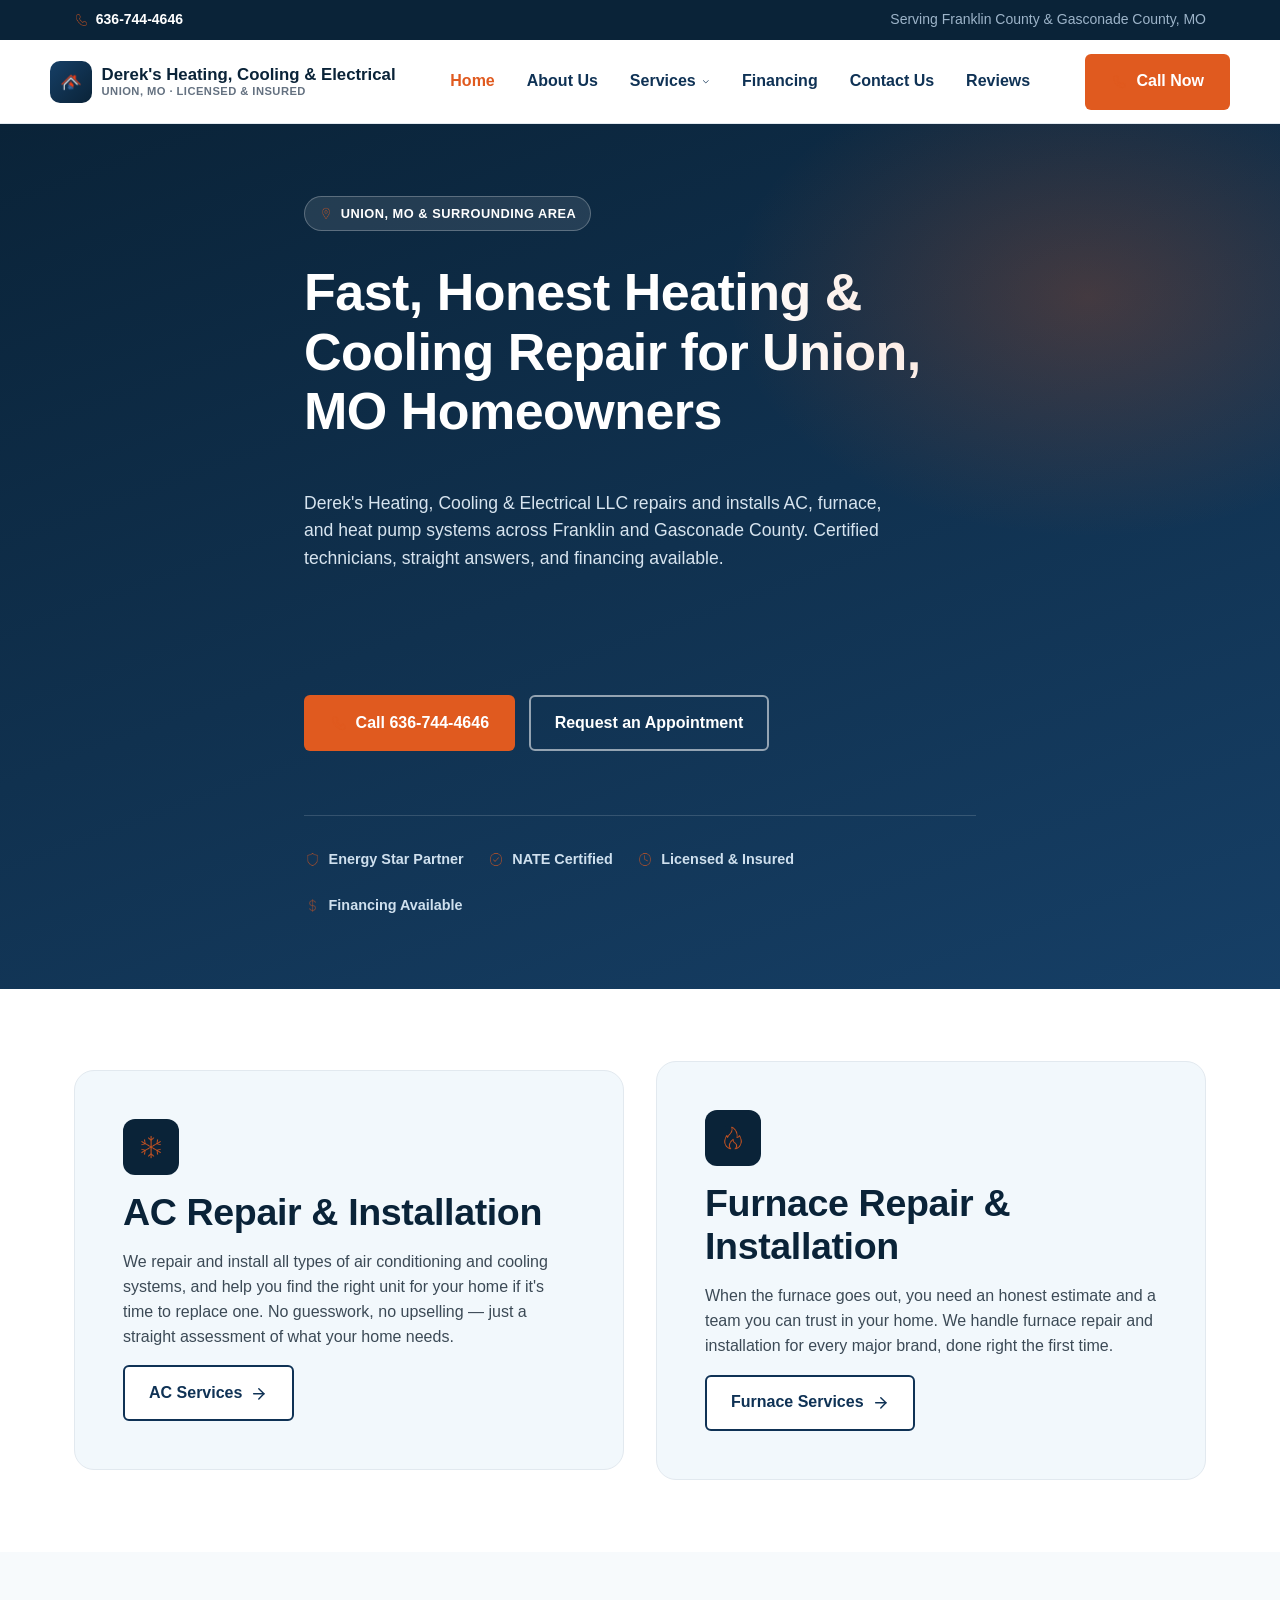
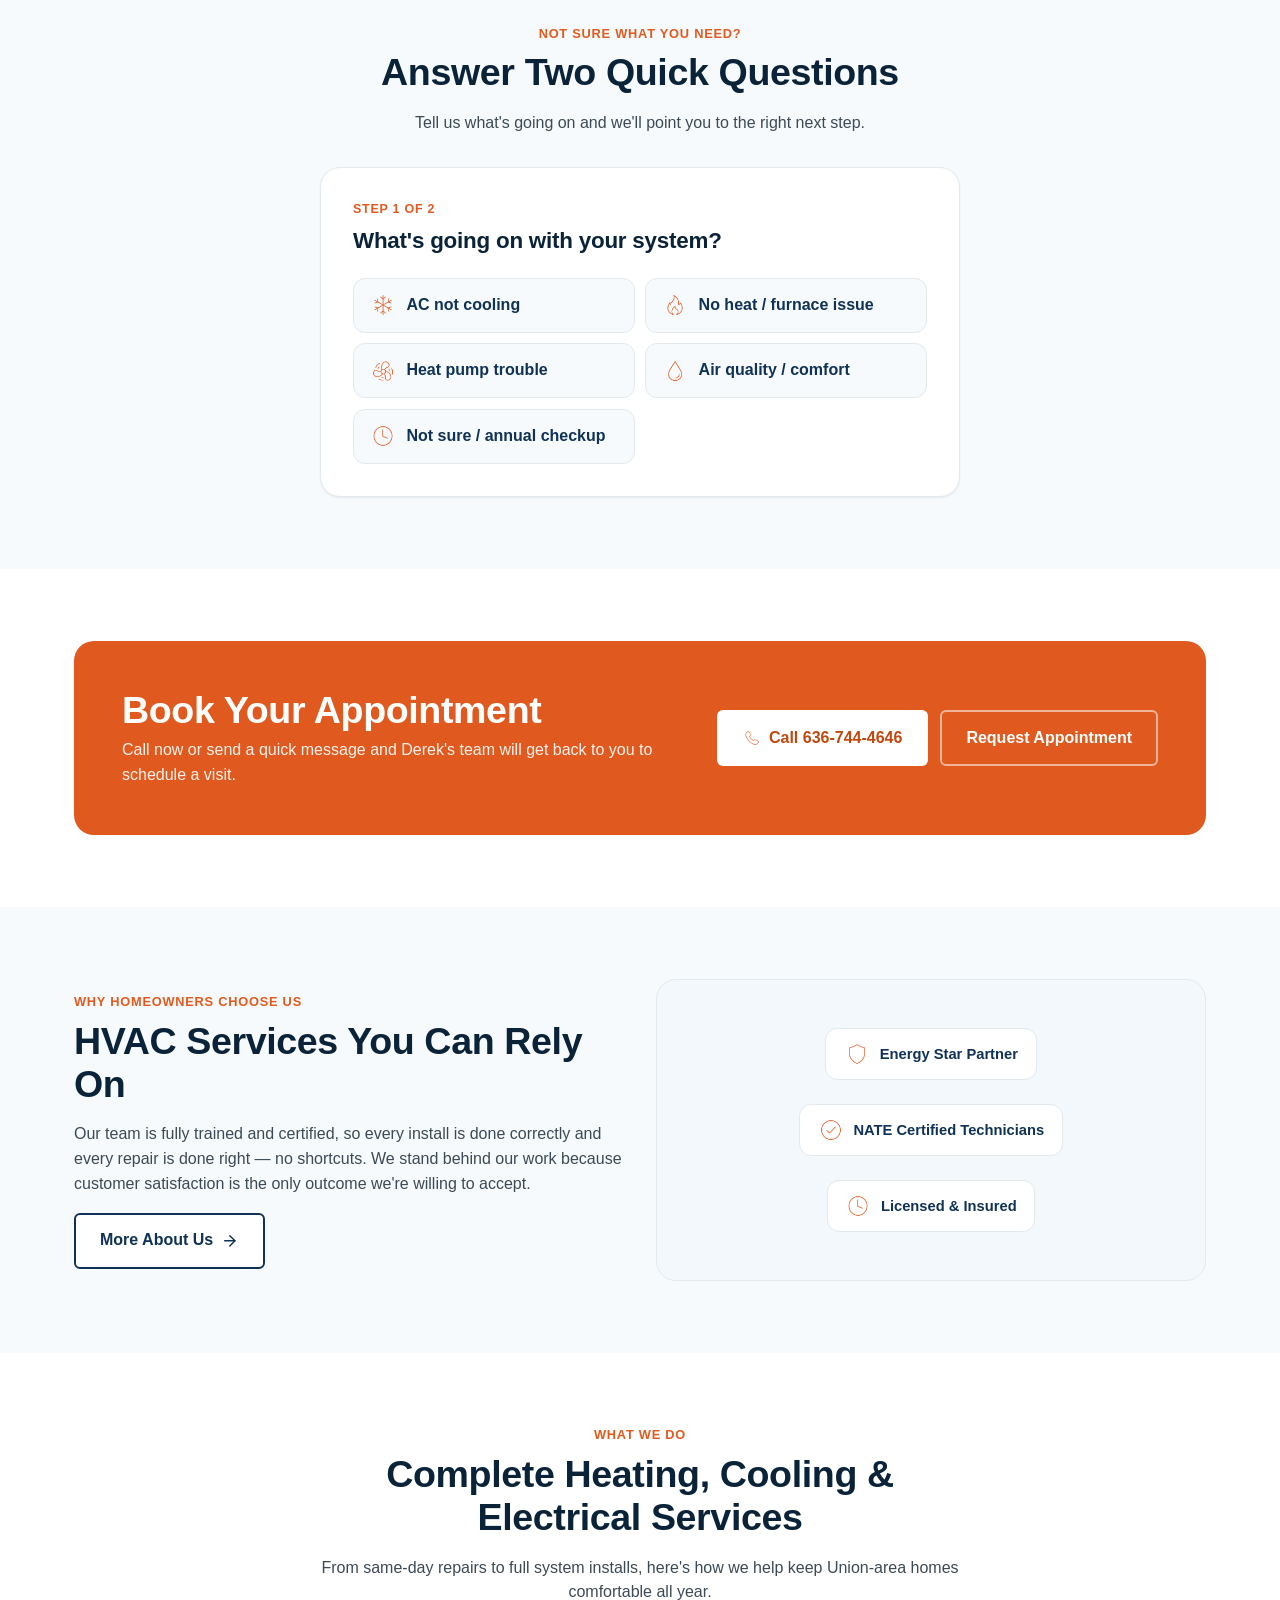
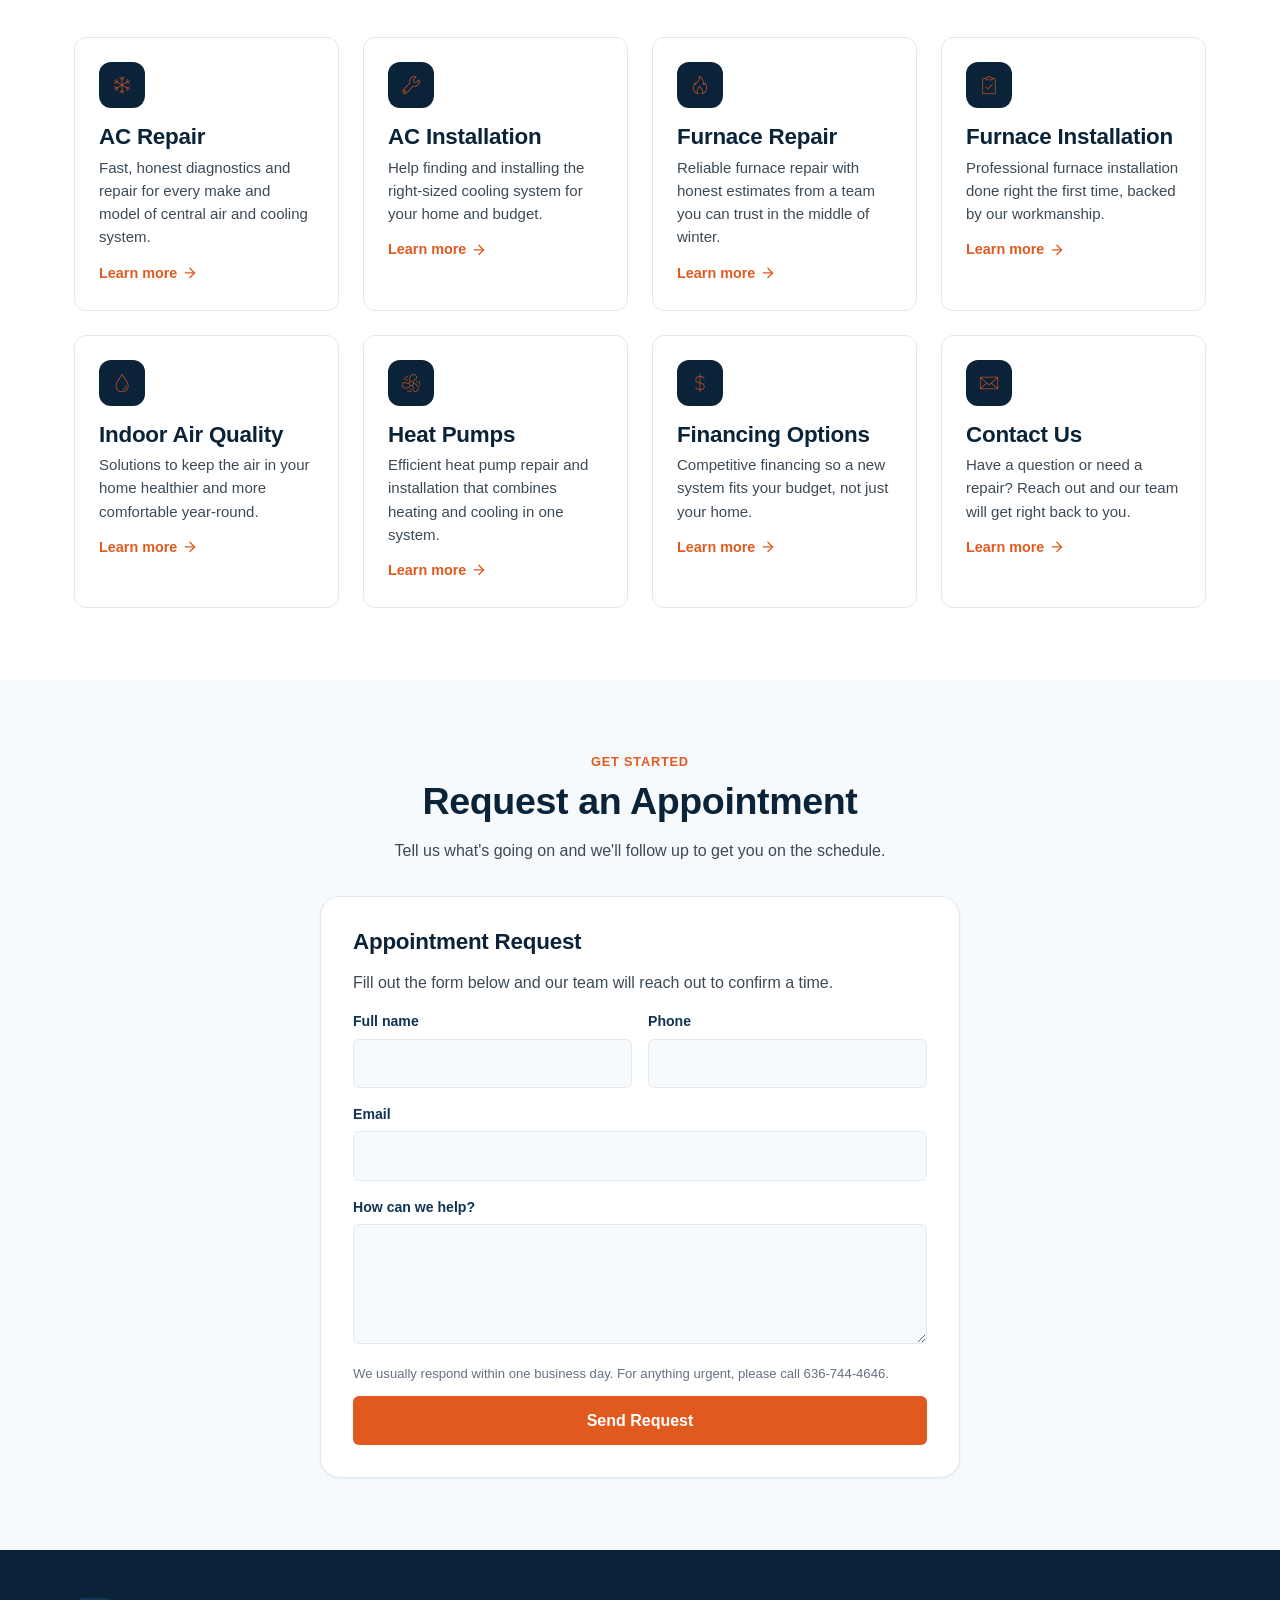
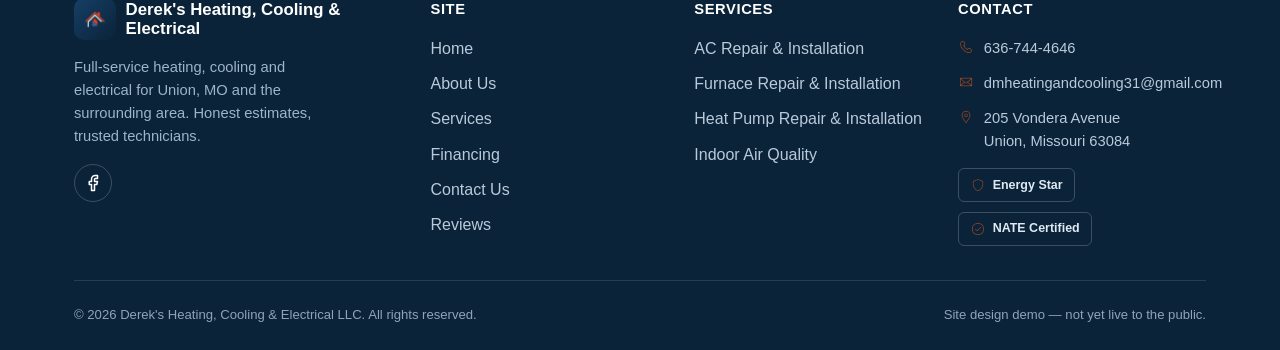
==== commit 45d6b976: "Replace placeholder snowflake mark with Derek's real logo Derek's actual logo (pulled from his busin" ====
--- a/index.html
+++ b/index.html
@@ -7,7 +7,7 @@
 <meta name="description" content="Derek's Heating, Cooling & Electrical LLC is a full-service HVAC company serving Union, MO and the surrounding area. AC, furnace, heat pump and ductless mini-split repair, installation, and financing.">
 <link rel="canonical" href="https://derekshvac-demo.example/index.html">
 <meta name="theme-color" content="#0a2338">
-<link rel="icon" href="assets/img/favicon.svg" type="image/svg+xml">
+<link rel="icon" href="assets/img/favicon.png" type="image/png">
 
 <meta property="og:type" content="website">
 <meta property="og:title" content="Derek's Heating, Cooling & Electrical LLC | Union, MO HVAC Company">
@@ -89,7 +89,7 @@
     <div class="container header-inner">
       
       <a class="brand" href="index.html">
-        <span class="brand-mark"><img class="icon" src="assets/img/icons/snowflake.png" width="24" height="24" alt="" aria-hidden="true"></span>
+        <span class="brand-mark"><img src="assets/img/logo-mark.png" alt="" width="24" height="24"></span>
         <span class="brand-name">
           Derek's Heating, Cooling &amp; Electrical
           <small>Union, MO &middot; Licensed &amp; Insured</small>
@@ -358,7 +358,7 @@
       <div class="footer-grid">
         <div class="footer-brand">
           <a class="brand" href="index.html">
-            <span class="brand-mark"><img class="icon" src="assets/img/icons/snowflake.png" width="24" height="24" alt="" aria-hidden="true"></span>
+            <span class="brand-mark"><img src="assets/img/logo-mark.png" alt="" width="24" height="24"></span>
             <span class="brand-name">Derek's Heating, Cooling &amp; Electrical</span>
           </a>
           <p>Full-service heating, cooling and electrical for Union, MO and
--- a/assets/css/style.css
+++ b/assets/css/style.css
@@ -196,12 +196,6 @@
   width: 100%;
 }
 
-.btn svg {
-  width: 1.1em;
-  height: 1.1em;
-  flex: none;
-}
-
 /* ---------- Top bar ---------- */
 
 .topbar {
@@ -416,6 +410,10 @@
   color: var(--navy-900);
 }
 
+.mobile-nav-link[aria-current="page"] {
+  color: var(--orange-600);
+}
+
 .mobile-sub {
   display: none;
   padding-left: var(--space-2);
@@ -456,6 +454,10 @@
 
 .mobile-nav-toggle-btn[aria-expanded="true"] .caret {
   transform: rotate(180deg);
+}
+
+.mobile-nav-toggle-btn[aria-current="page"] {
+  color: var(--orange-600);
 }
 
 .mobile-cta {
@@ -633,11 +635,6 @@
   text-align: center;
 }
 
-.section-head.align-left {
-  margin-left: 0;
-  text-align: left;
-}
-
 .kicker {
   color: var(--orange-600);
   font-weight: 800;
@@ -1082,6 +1079,91 @@
   border: 0;
 }
 
+/* ---------- Work gallery ---------- */
+
+.work-grid {
+  display: grid;
+  gap: var(--space-3);
+  grid-template-columns: repeat(auto-fit, minmax(260px, 1fr));
+}
+
+.work-card {
+  margin: 0;
+  background: #fff;
+  border: 1px solid var(--line-200);
+  border-radius: var(--radius-md);
+  overflow: hidden;
+  transition: box-shadow 0.15s ease, transform 0.15s ease;
+}
+
+.work-card:hover {
+  box-shadow: var(--shadow-md);
+  transform: translateY(-2px);
+}
+
+.work-photo {
+  position: relative;
+  aspect-ratio: 4 / 3;
+  background: var(--bg-1);
+  overflow: hidden;
+}
+
+.work-photo img {
+  width: 100%;
+  height: 100%;
+  object-fit: cover;
+  display: block;
+}
+
+.work-card figcaption {
+  padding: 0.75rem 0.9rem;
+  font-weight: 700;
+  font-size: 0.88rem;
+  color: var(--navy-900);
+}
+
+.work-card-ba {
+  grid-column: span 2;
+}
+
+@media (max-width: 480px) {
+  .work-card-ba {
+    grid-column: span 1;
+  }
+}
+
+.work-ba {
+  display: grid;
+  grid-template-columns: 1fr 1fr;
+  gap: 2px;
+  background: var(--line-200);
+}
+
+.work-ba .work-photo {
+  aspect-ratio: 3 / 4;
+  border-radius: 0;
+}
+
+.work-ba-tag {
+  position: absolute;
+  top: 0.6rem;
+  left: 0.6rem;
+  background: rgba(10, 35, 56, 0.85);
+  color: #fff;
+  font-weight: 800;
+  font-size: 0.72rem;
+  text-transform: uppercase;
+  letter-spacing: 0.04em;
+  padding: 0.3rem 0.6rem;
+  border-radius: var(--radius-sm);
+}
+
+.work-ba-tag-after {
+  background: rgba(224, 90, 31, 0.9);
+  left: auto;
+  right: 0.6rem;
+}
+
 /* ---------- Reviews ---------- */
 
 .review-grid {
@@ -1129,6 +1211,7 @@
 }
 
 .finance-highlight {
+  background: #fff;
   padding: var(--space-3);
   border-radius: var(--radius-md);
   border: 1px solid var(--line-200);
@@ -1281,10 +1364,6 @@
   margin-top: 0;
 }
 
-.text-center {
-  text-align: center;
-}
-
 .stack {
   display: grid;
   gap: var(--space-2);
